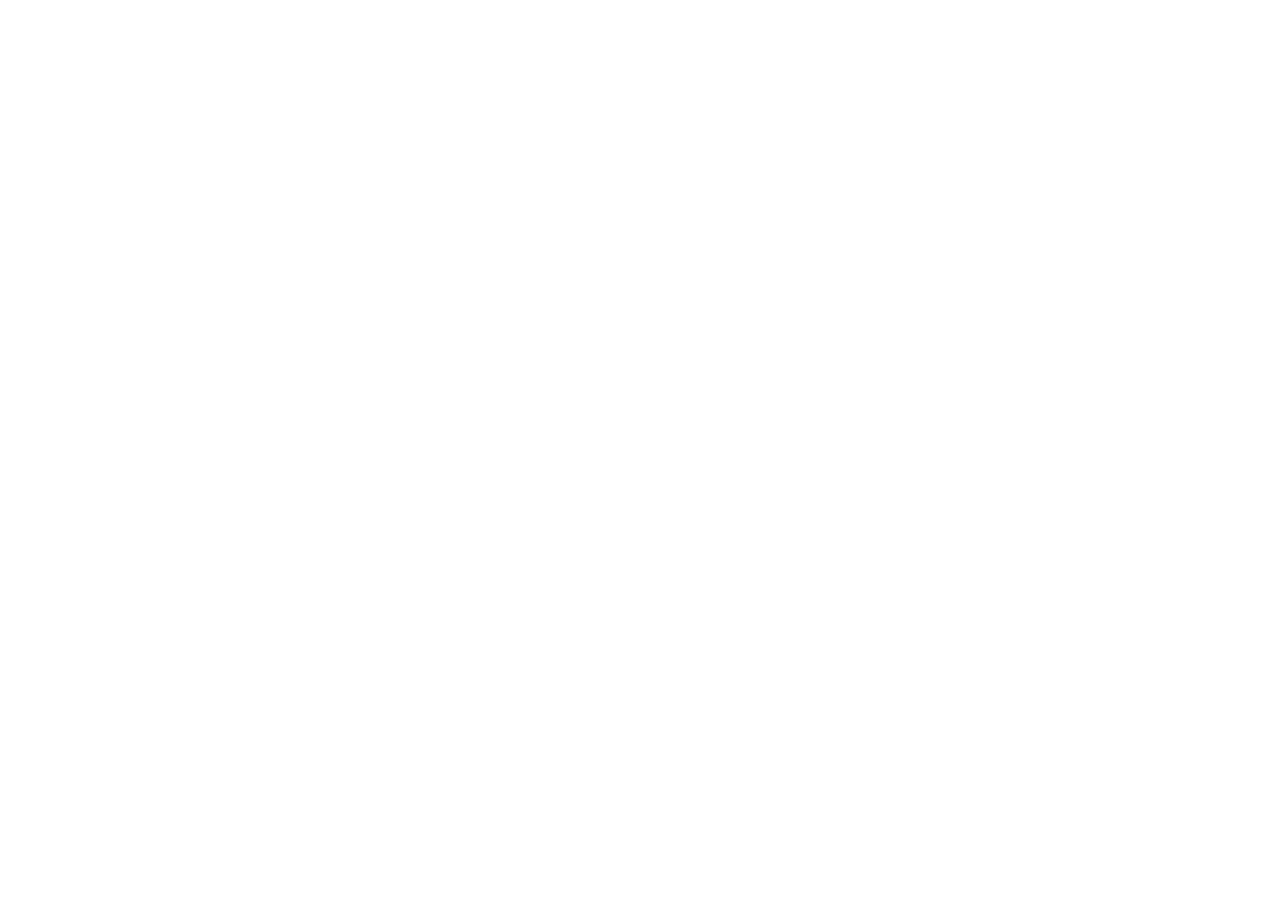
==== index.html @ ee0c2824 "add utils" ====
<!DOCTYPE html>
<html lang="ua">
  <head>
    <meta charset="UTF-8" />
    <meta http-equiv="X-UA-Compatible" content="IE=edge" />
    <meta name="viewport" content="width=device-width, initial-scale=1.0" />
    <link rel="preconnect" href="https://fonts.googleapis.com" />
    <link rel="preconnect" href="https://fonts.gstatic.com" crossorigin />
    <link
      href="https://fonts.googleapis.com/css2?family=Raleway:wght@700&family=Roboto:wght@400;500;700;900&display=swap"
      rel="stylesheet"
    />
    <link
      rel="stylesheet"
      href="node_modules/modern-normalize/modern-normalize.css"
    />
    <link rel="stylesheet" href="./css/styles.css" />
    <title>WebStudio</title>
  </head>
  <body></body>
</html>
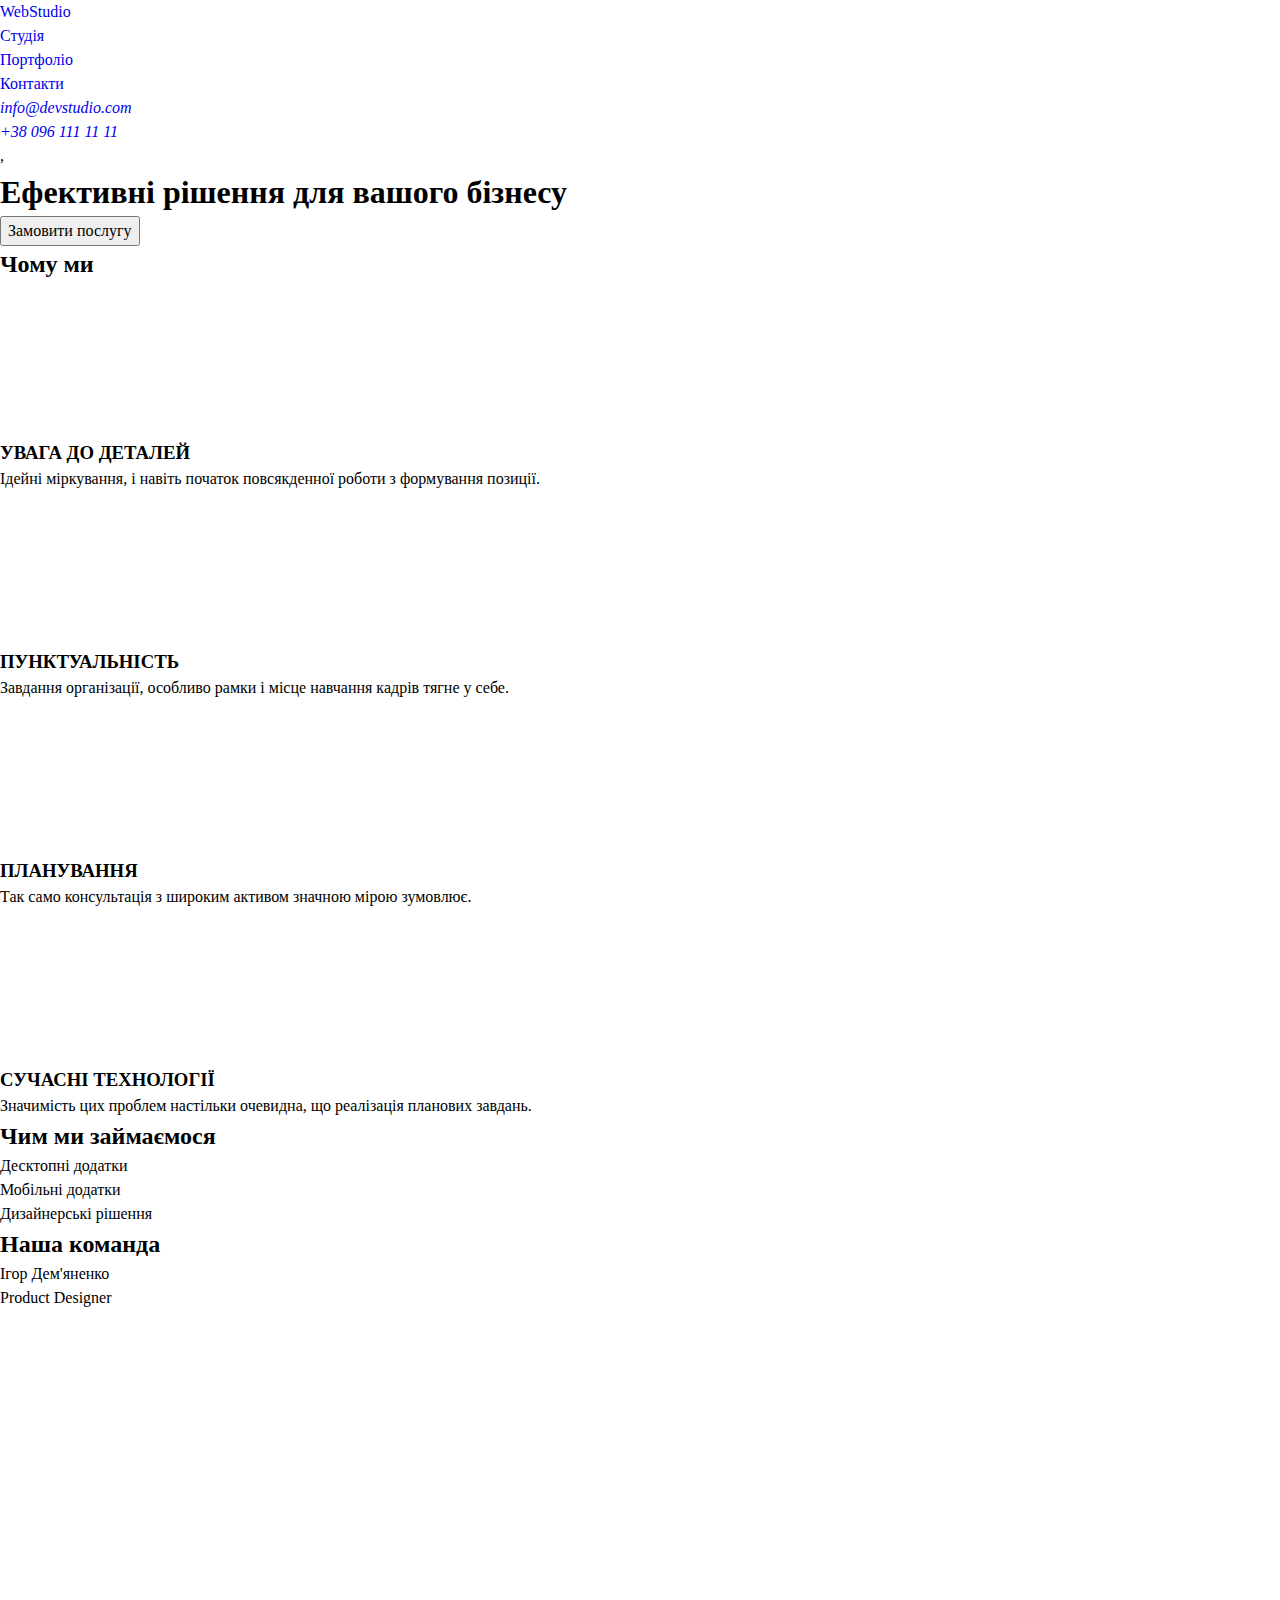
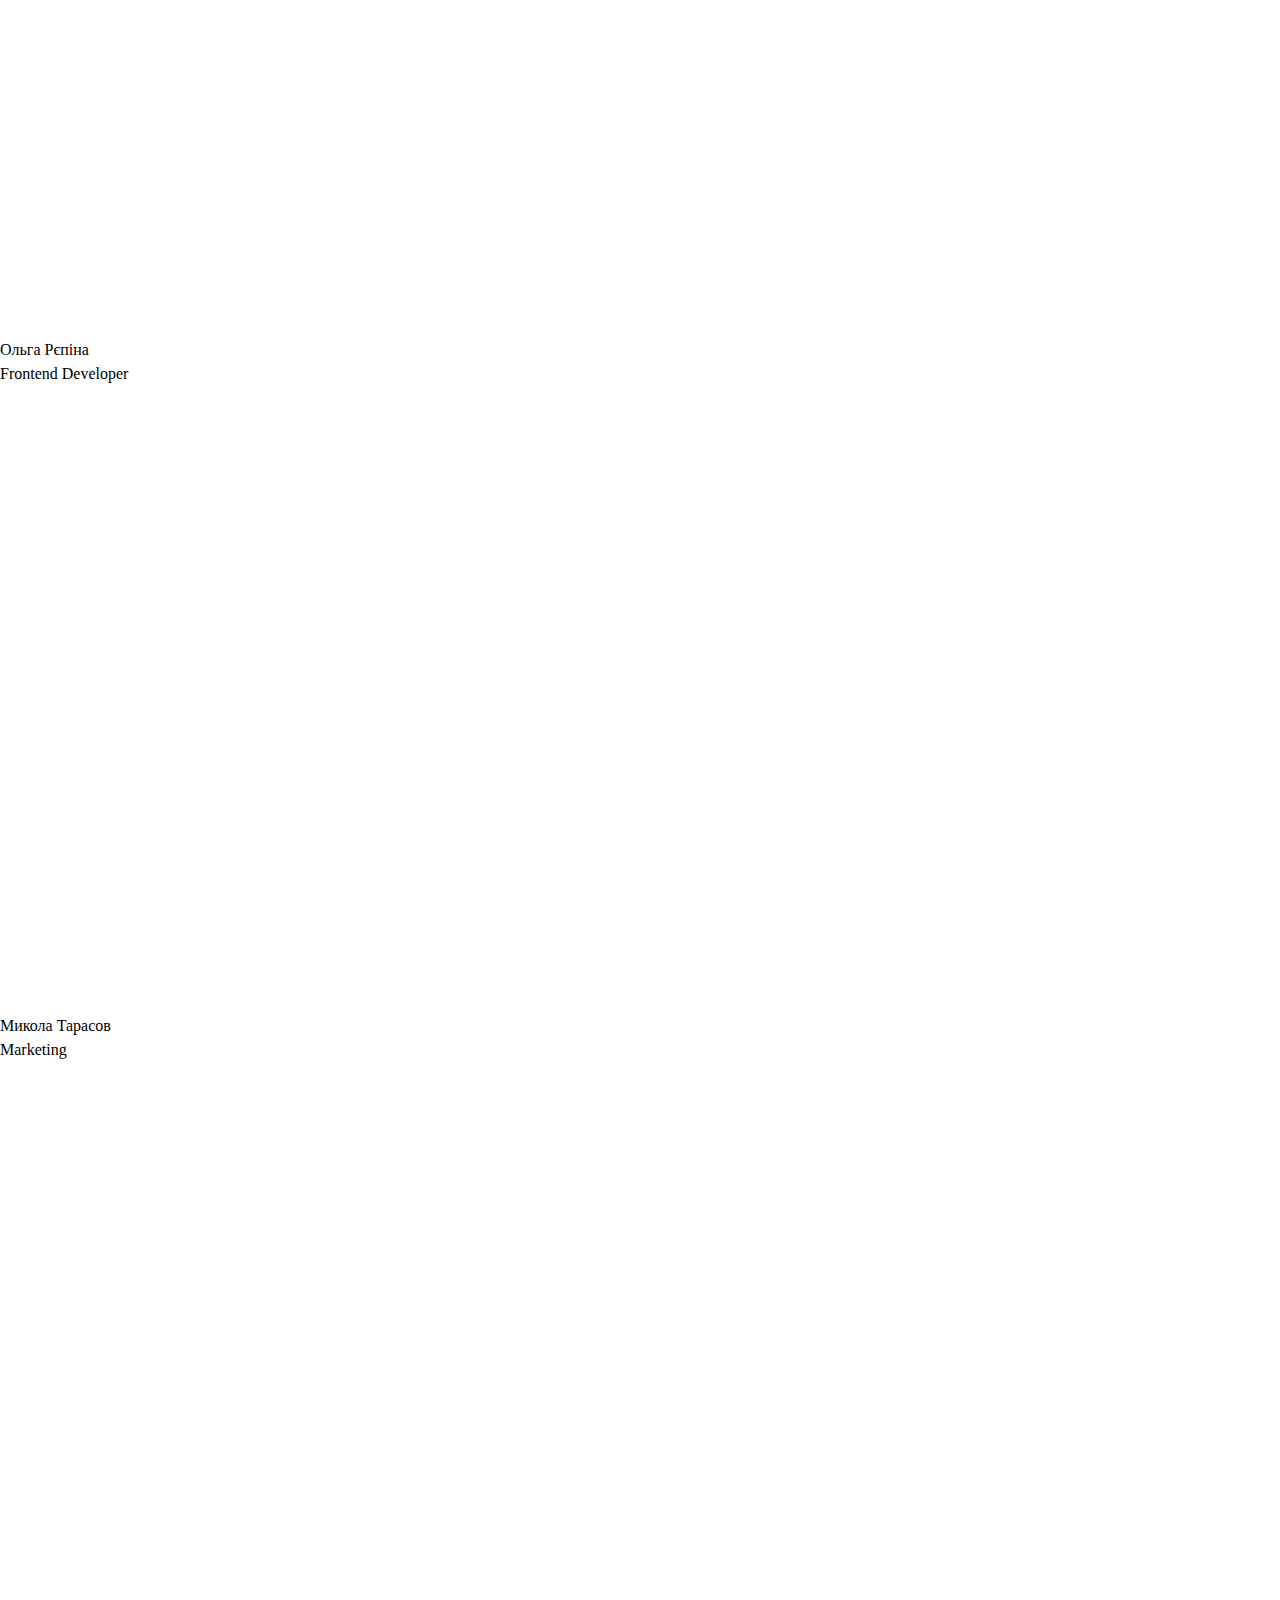
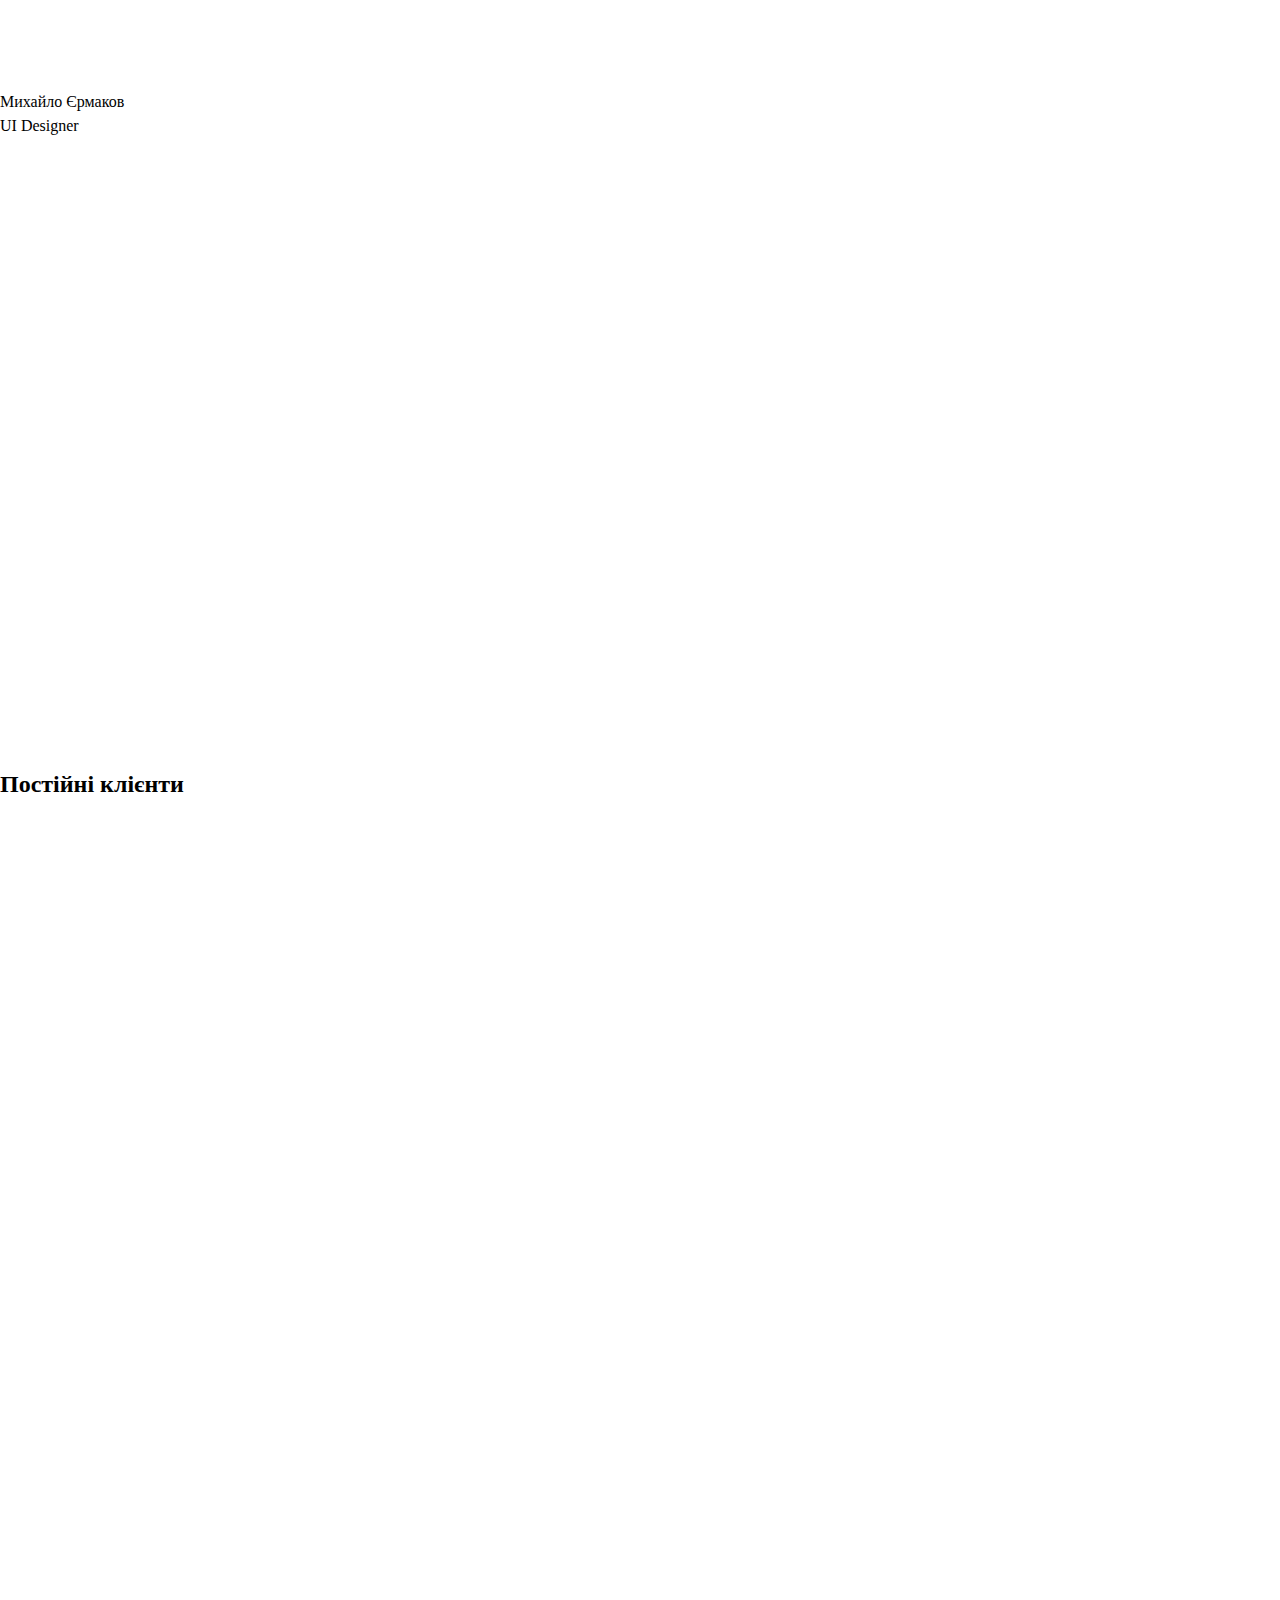
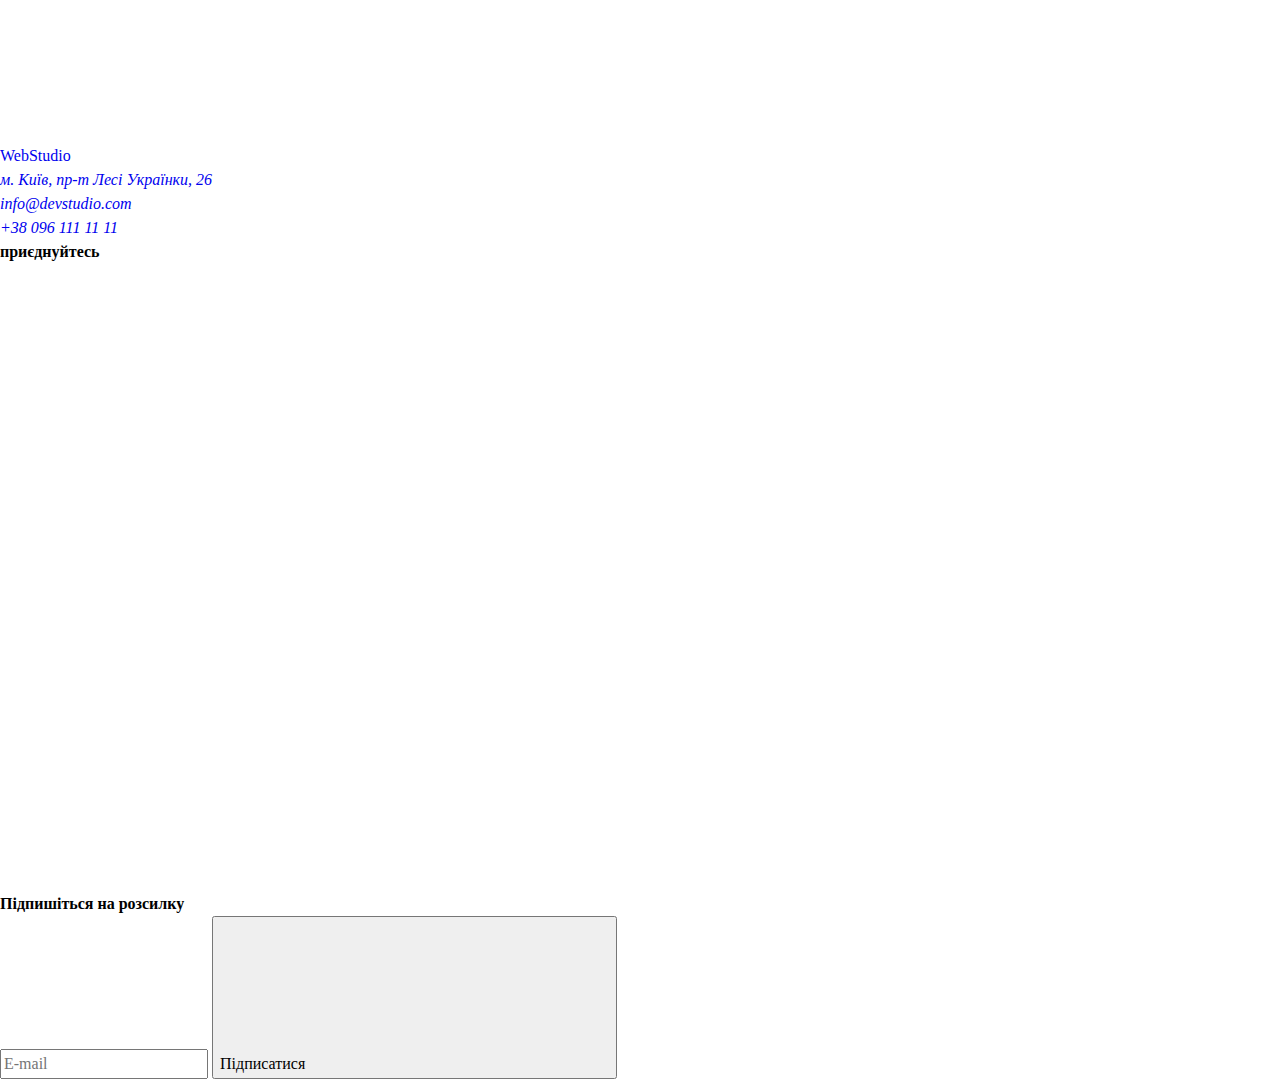
==== commit 9b6650e1: "add markup ti index.html" ====
--- a/index.html
+++ b/index.html
@@ -4,6 +4,7 @@
     <meta charset="UTF-8" />
     <meta http-equiv="X-UA-Compatible" content="IE=edge" />
     <meta name="viewport" content="width=device-width, initial-scale=1.0" />
+
     <link rel="preconnect" href="https://fonts.googleapis.com" />
     <link rel="preconnect" href="https://fonts.gstatic.com" crossorigin />
     <link
@@ -14,8 +15,410 @@
       rel="stylesheet"
       href="node_modules/modern-normalize/modern-normalize.css"
     />
-    <link rel="stylesheet" href="./css/styles.css" />
+    <link rel="stylesheet" href="./sass/style.css" />
+
     <title>WebStudio</title>
   </head>
-  <body></body>
+  <body>
+    <header class="header">
+      <div class="container">
+        <nav class="nav">
+          <a class="logo" href="./index.html"
+            ><span class="logo__item">Web</span>Studio</a
+          >
+          <ul class="nav__list">
+            <li class="nav__item current">
+              <a href="./index.html" class="nav__link current">Студія</a>
+            </li>
+            <li class="nav__item">
+              <a href="./portfolio.html" class="nav__link">Портфоліо</a>
+            </li>
+            <li class="nav__item">
+              <a href="#" class="nav__link">Контакти</a>
+            </li>
+          </ul>
+        </nav>
+        <address class="address">
+          <ul class="address__list">
+            <li class="address__item">
+              <a href="mailto:info@devstudio.com" class="address__link"
+                >info@devstudio.com</a
+              >
+            </li>
+            <li class="address__item">
+              <a href="tel:+38 096 111 11 11" class="address__link"
+                >+38 096 111 11 11</a
+              >
+            </li>
+          </ul>
+        </address>
+      </div>
+    </header>
+    ,
+    <main class="main">
+      <section class="section hero">
+        <div class="container">
+          <h1 class="title">Ефективні рішення для вашого бізнесу</h1>
+          <button class="button" type="button">Замовити послугу</button>
+        </div>
+      </section>
+      <section class="section summary">
+        <div class="container">
+          <h2 class="title summary__title">Чому ми</h2>
+          <ul class="summary__list">
+            <li class="summary__item">
+              <div class="summary__svg-wrapper">
+                <svg class="summary__svg">
+                  <use href=""></use>
+                </svg>
+              </div>
+              <h3 class="title">УВАГА ДО ДЕТАЛЕЙ</h3>
+              <p class="summary__item-text">
+                Ідейні міркування, і навіть початок повсякденної роботи з
+                формування позиції.
+              </p>
+            </li>
+            <li class="summary__item">
+              <div class="summary__svg-wrapper">
+                <svg class="summary__svg">
+                  <use href=""></use>
+                </svg>
+              </div>
+              <h3 class="title">ПУНКТУАЛЬНІСТЬ</h3>
+              <p class="summary__item-text">
+                Завдання організації, особливо рамки і місце навчання кадрів
+                тягне у себе.
+              </p>
+            </li>
+            <li class="summary__item">
+              <div class="summary__svg-wrapper">
+                <svg class="summary__svg">
+                  <use href=""></use>
+                </svg>
+              </div>
+              <h3 class="title">ПЛАНУВАННЯ</h3>
+              <p class="summary__item-text">
+                Так само консультація з широким активом значною мірою зумовлює.
+              </p>
+            </li>
+            <li class="summary__item">
+              <div class="summary__svg-wrapper">
+                <svg class="summary__svg">
+                  <use href=""></use>
+                </svg>
+              </div>
+              <h3 class="title">СУЧАСНІ ТЕХНОЛОГІЇ</h3>
+              <p class="summary__item-text">
+                Значимість цих проблем настільки очевидна, що реалізація
+                планових завдань.
+              </p>
+            </li>
+          </ul>
+        </div>
+      </section>
+
+      <section class="section works">
+        <div class="container">
+          <h2 class="title">Чим ми займаємося</h2>
+          <ul class="works__list">
+            <li class="works__item">
+              <img src="" alt="" class="works__img" />
+              <div class="works__img-wrapper">
+                <p class="works__img-text">Десктопні додатки</p>
+              </div>
+            </li>
+            <li class="works__item">
+              <img src="" alt="" class="works__img" />
+              <div class="works__img-wrapper">
+                <p class="works__img-text">Мобільні додатки</p>
+              </div>
+            </li>
+            <li class="works__item">
+              <img src="" alt="" class="works__img" />
+              <div class="works__img-wrapper">
+                <p class="works__img-text">Дизайнерські рішення</p>
+              </div>
+            </li>
+          </ul>
+        </div>
+      </section>
+
+      <section class="section team">
+        <div class="container">
+          <h2 class="title">Наша команда</h2>
+          <ul class="team__list">
+            <li class="team__item">
+              <img src="" alt="" class="team__img" />
+              <p class="team__name">Ігор Дем'яненко</p>
+              <p class="team__speciality">Product Designer</p>
+              <ul class="social-list">
+                <li class="social-list__item">
+                  <a href="" class="social-list__link">
+                    <svg class="social-list__svg">
+                      <use href=""></use>
+                    </svg>
+                  </a>
+                </li>
+                <li class="social-list__item">
+                  <a href="" class="social-list__link">
+                    <svg class="social-list__svg">
+                      <use href=""></use>
+                    </svg>
+                  </a>
+                </li>
+                <li class="social-list__item">
+                  <a href="" class="social-list__link">
+                    <svg class="social-list__svg">
+                      <use href=""></use>
+                    </svg>
+                  </a>
+                </li>
+                <li class="social-list__item">
+                  <a href="" class="social-list__link">
+                    <svg class="social-list__svg">
+                      <use href=""></use>
+                    </svg>
+                  </a>
+                </li>
+              </ul>
+            </li>
+            <li class="team__item">
+              <img src="" alt="" class="team__img" />
+              <p class="team__name">Ольга Рєпіна</p>
+              <p class="team__speciality">Frontend Developer</p>
+              <ul class="social-list">
+                <li class="social-list__item">
+                  <a href="" class="social-list__link">
+                    <svg class="social-list__svg">
+                      <use href=""></use>
+                    </svg>
+                  </a>
+                </li>
+                <li class="social-list__item">
+                  <a href="" class="social-list__link">
+                    <svg class="social-list__svg">
+                      <use href=""></use>
+                    </svg>
+                  </a>
+                </li>
+                <li class="social-list__item">
+                  <a href="" class="social-list__link">
+                    <svg class="social-list__svg">
+                      <use href=""></use>
+                    </svg>
+                  </a>
+                </li>
+                <li class="social-list__item">
+                  <a href="" class="social-list__link">
+                    <svg class="social-list__svg">
+                      <use href=""></use>
+                    </svg>
+                  </a>
+                </li>
+              </ul>
+            </li>
+            <li class="team__item">
+              <img src="" alt="" class="team__img" />
+              <p class="team__name">Микола Тарасов</p>
+              <p class="team__speciality">Marketing</p>
+              <ul class="social-list">
+                <li class="social-list__item">
+                  <a href="" class="social-list__link">
+                    <svg class="social-list__svg">
+                      <use href=""></use>
+                    </svg>
+                  </a>
+                </li>
+                <li class="social-list__item">
+                  <a href="" class="social-list__link">
+                    <svg class="social-list__svg">
+                      <use href=""></use>
+                    </svg>
+                  </a>
+                </li>
+                <li class="social-list__item">
+                  <a href="" class="social-list__link">
+                    <svg class="social-list__svg">
+                      <use href=""></use>
+                    </svg>
+                  </a>
+                </li>
+                <li class="social-list__item">
+                  <a href="" class="social-list__link">
+                    <svg class="social-list__svg">
+                      <use href=""></use>
+                    </svg>
+                  </a>
+                </li>
+              </ul>
+            </li>
+            <li class="team__item">
+              <img src="" alt="" class="team__img" />
+              <p class="team__name">Михайло Єрмаков</p>
+              <p class="team__speciality">UI Designer</p>
+              <ul class="social-list">
+                <li class="social-list__item">
+                  <a href="" class="social-list__link">
+                    <svg class="social-list__svg">
+                      <use href=""></use>
+                    </svg>
+                  </a>
+                </li>
+                <li class="social-list__item">
+                  <a href="" class="social-list__link">
+                    <svg class="social-list__svg">
+                      <use href=""></use>
+                    </svg>
+                  </a>
+                </li>
+                <li class="social-list__item">
+                  <a href="" class="social-list__link">
+                    <svg class="social-list__svg">
+                      <use href=""></use>
+                    </svg>
+                  </a>
+                </li>
+                <li class="social-list__item">
+                  <a href="" class="social-list__link">
+                    <svg class="social-list__svg">
+                      <use href=""></use>
+                    </svg>
+                  </a>
+                </li>
+              </ul>
+            </li>
+          </ul>
+        </div>
+      </section>
+
+      <section class="section clients">
+        <div class="container">
+          <h2 class="title">Постійні клієнти</h2>
+          <ul class="clients__list">
+            <li class="clients__item">
+              <div class="clients__svg-wrapper">
+                <svg class="clients__svg">
+                  <use href=""></use>
+                </svg>
+              </div>
+            </li>
+            <li class="clients__item">
+              <div class="clients__svg-wrapper">
+                <svg class="clients__svg">
+                  <use href=""></use>
+                </svg>
+              </div>
+            </li>
+            <li class="clients__item">
+              <div class="clients__svg-wrapper">
+                <svg class="clients__svg">
+                  <use href=""></use>
+                </svg>
+              </div>
+            </li>
+            <li class="clients__item">
+              <div class="clients__svg-wrapper">
+                <svg class="clients__svg">
+                  <use href=""></use>
+                </svg>
+              </div>
+            </li>
+            <li class="clients__item">
+              <div class="clients__svg-wrapper">
+                <svg class="clients__svg">
+                  <use href=""></use>
+                </svg>
+              </div>
+            </li>
+            <li class="clients__item">
+              <div class="clients__svg-wrapper">
+                <svg class="clients__svg">
+                  <use href=""></use>
+                </svg>
+              </div>
+            </li>
+          </ul>
+        </div>
+      </section>
+    </main>
+    <footer class="footer">
+      <div class="container">
+        <div class="footer-left">
+          <a class="logo" href="./index.html"
+            ><span class="logo__item">Web</span>Studio</a
+          >
+          <address class="address">
+            <ul class="address__list">
+              <li class="address__item">
+                <a
+                  href="https://goo.gl/maps/M6Vqjo2uomUaupPt7"
+                  class="address__link"
+                  rel="norefferer noopener"
+                  target="_blank"
+                  >м. Київ, пр-т Лесі Українки, 26</a
+                >
+              </li>
+              <li class="address__item">
+                <a href="mailto:info@devstudio.com" class="address__link"
+                  >info@devstudio.com</a
+                >
+              </li>
+              <li class="address__item">
+                <a href="tel:+38 096 111 11 11" class="address__link"
+                  >+38 096 111 11 11</a
+                >
+              </li>
+            </ul>
+          </address>
+        </div>
+        <div class="footer-center">
+          <strong class="title">приєднуйтесь</strong>
+          <ul class="social-list">
+            <li class="social-list__item">
+              <a href="" class="social-list__link">
+                <svg class="social-list__svg">
+                  <use href=""></use>
+                </svg>
+              </a>
+            </li>
+            <li class="social-list__item">
+              <a href="" class="social-list__link">
+                <svg class="social-list__svg">
+                  <use href=""></use>
+                </svg>
+              </a>
+            </li>
+            <li class="social-list__item">
+              <a href="" class="social-list__link">
+                <svg class="social-list__svg">
+                  <use href=""></use>
+                </svg>
+              </a>
+            </li>
+            <li class="social-list__item">
+              <a href="" class="social-list__link">
+                <svg class="social-list__svg">
+                  <use href=""></use>
+                </svg>
+              </a>
+            </li>
+          </ul>
+        </div>
+        <div class="footer-right">
+          <strong class="title">Підпишіться на розсилку</strong>
+          <form action="" class="form footer__form">
+            <label for="" class="form__label">
+              <input type="text" class="form__input" placeholder="E-mail" />
+            </label>
+            <button class="button" type="submit">
+              Підписатися
+              <svg class="button__svg">
+                <use href=""></use>
+              </svg>
+            </button>
+          </form>
+        </div>
+      </div>
+    </footer>
+  </body>
 </html>
--- a/sass/style.css
+++ b/sass/style.css
@@ -0,0 +1,140 @@
+@charset "UTF-8";
+/* Указываем box sizing */
+*,
+*::before,
+*::after {
+  box-sizing: border-box;
+}
+
+/* Убираем внутренние отступы */
+ul,
+ol {
+  padding: 0;
+}
+
+/* Убираем внешние отступы */
+body,
+h1,
+h2,
+h3,
+h4,
+p,
+ul,
+ol,
+li,
+figure,
+figcaption {
+  margin: 0;
+}
+
+/* Выставляем основные настройки по-умолчанию для body */
+body {
+  min-height: 100vh;
+  scroll-behavior: smooth;
+  text-rendering: optimizeSpeed;
+  line-height: 1.5;
+}
+
+/* Удаляем стандартную стилизацию для всех ul и il, у которых есть атрибут class*/
+ul,
+ol {
+  list-style: none;
+}
+
+/* Элементы a, у которых нет класса, сбрасываем до дефолтных стилей */
+a {
+  -webkit-text-decoration-skip: ink;
+          text-decoration-skip-ink: auto;
+  text-decoration: none;
+}
+
+/* Упрощаем работу с изображениями */
+img {
+  max-width: 100%;
+  display: block;
+}
+
+/* Наследуем шрифты для инпутов и кнопок */
+input,
+button,
+textarea,
+select {
+  font: inherit;
+}
+
+input::-webkit-outer-spin-button,
+input::-webkit-inner-spin-button {
+  appearance: none;
+  -webkit-appearance: none;
+  margin: 0;
+}
+
+/* Указываем box sizing */
+*,
+*::before,
+*::after {
+  box-sizing: border-box;
+}
+
+/* Убираем внутренние отступы */
+ul,
+ol {
+  padding: 0;
+}
+
+/* Убираем внешние отступы */
+body,
+h1,
+h2,
+h3,
+h4,
+p,
+ul,
+ol,
+li,
+figure,
+figcaption {
+  margin: 0;
+}
+
+/* Выставляем основные настройки по-умолчанию для body */
+body {
+  min-height: 100vh;
+  scroll-behavior: smooth;
+  text-rendering: optimizeSpeed;
+  line-height: 1.5;
+}
+
+/* Удаляем стандартную стилизацию для всех ul и il, у которых есть атрибут class*/
+ul,
+ol {
+  list-style: none;
+}
+
+/* Элементы a, у которых нет класса, сбрасываем до дефолтных стилей */
+a {
+  -webkit-text-decoration-skip: ink;
+          text-decoration-skip-ink: auto;
+  text-decoration: none;
+}
+
+/* Упрощаем работу с изображениями */
+img {
+  max-width: 100%;
+  display: block;
+}
+
+/* Наследуем шрифты для инпутов и кнопок */
+input,
+button,
+textarea,
+select {
+  font: inherit;
+}
+
+input::-webkit-outer-spin-button,
+input::-webkit-inner-spin-button {
+  appearance: none;
+  -webkit-appearance: none;
+  margin: 0;
+}/*# sourceMappingURL=style.css.map */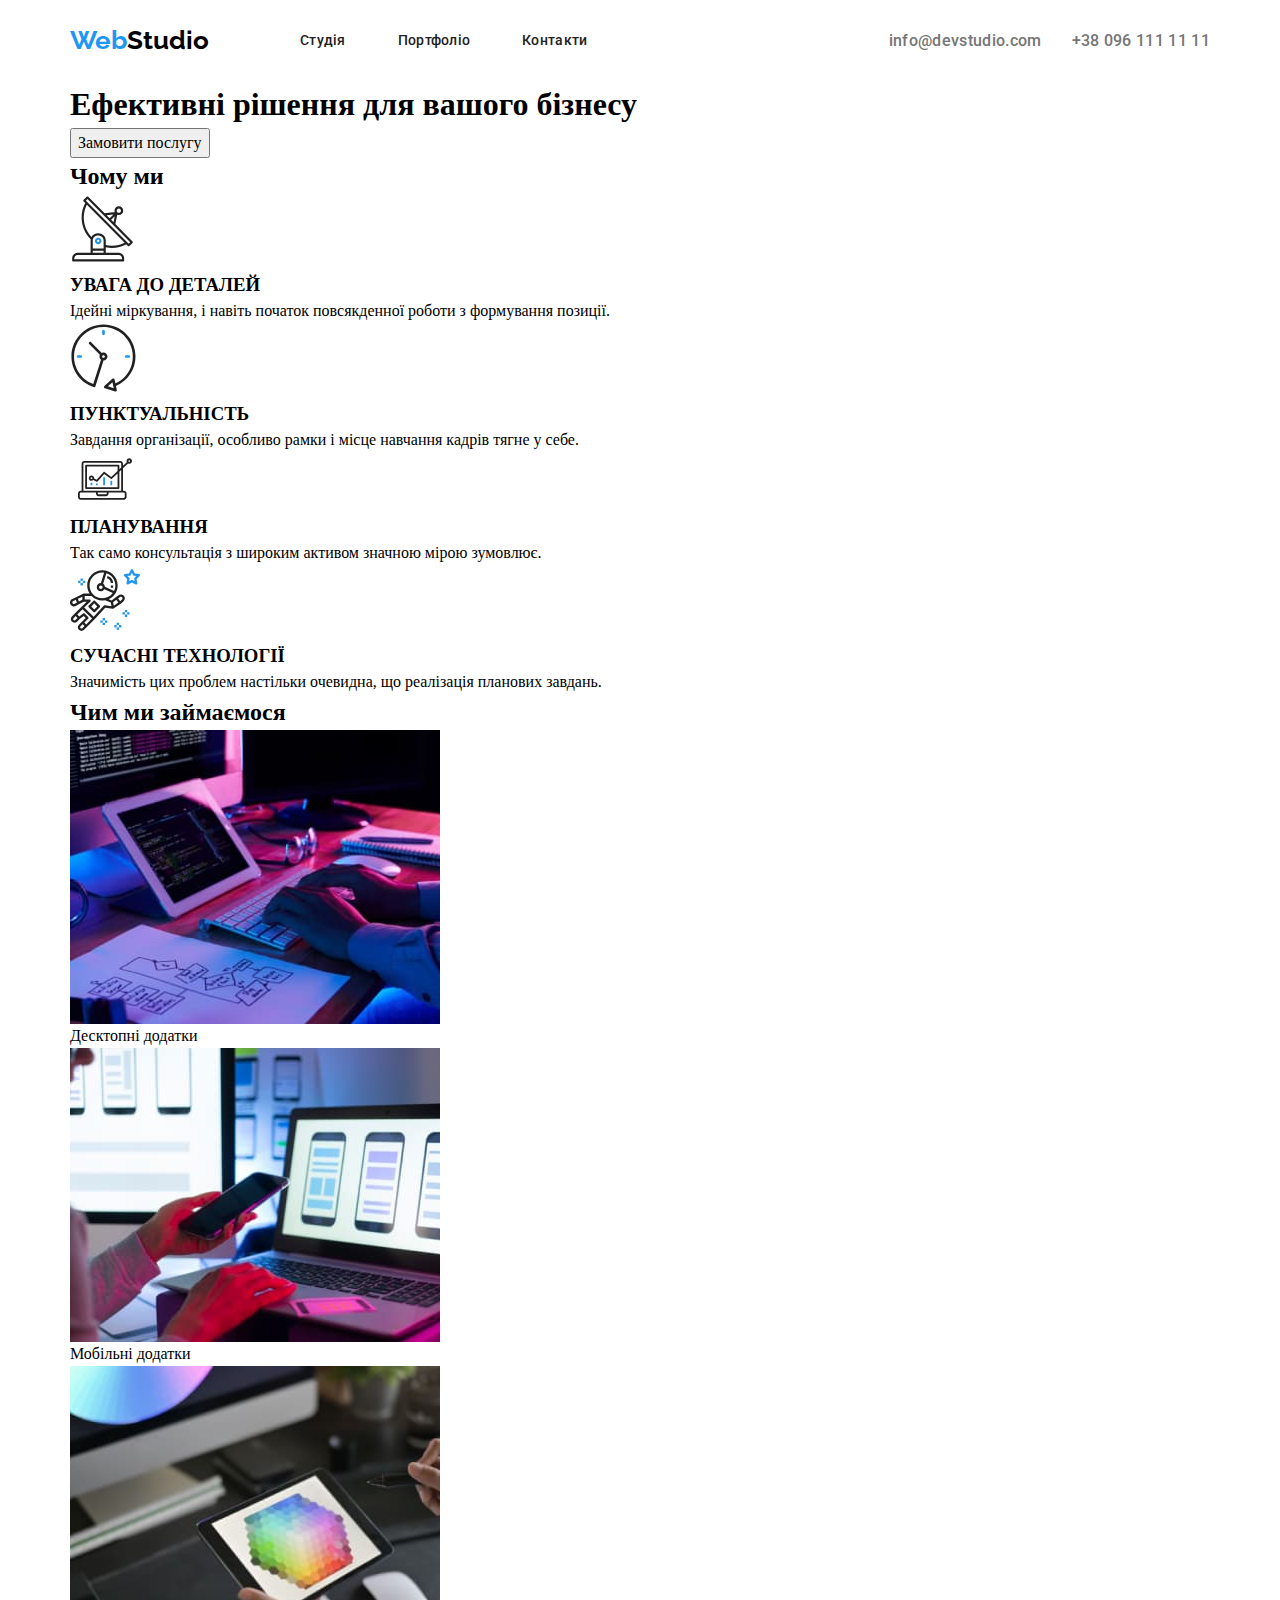
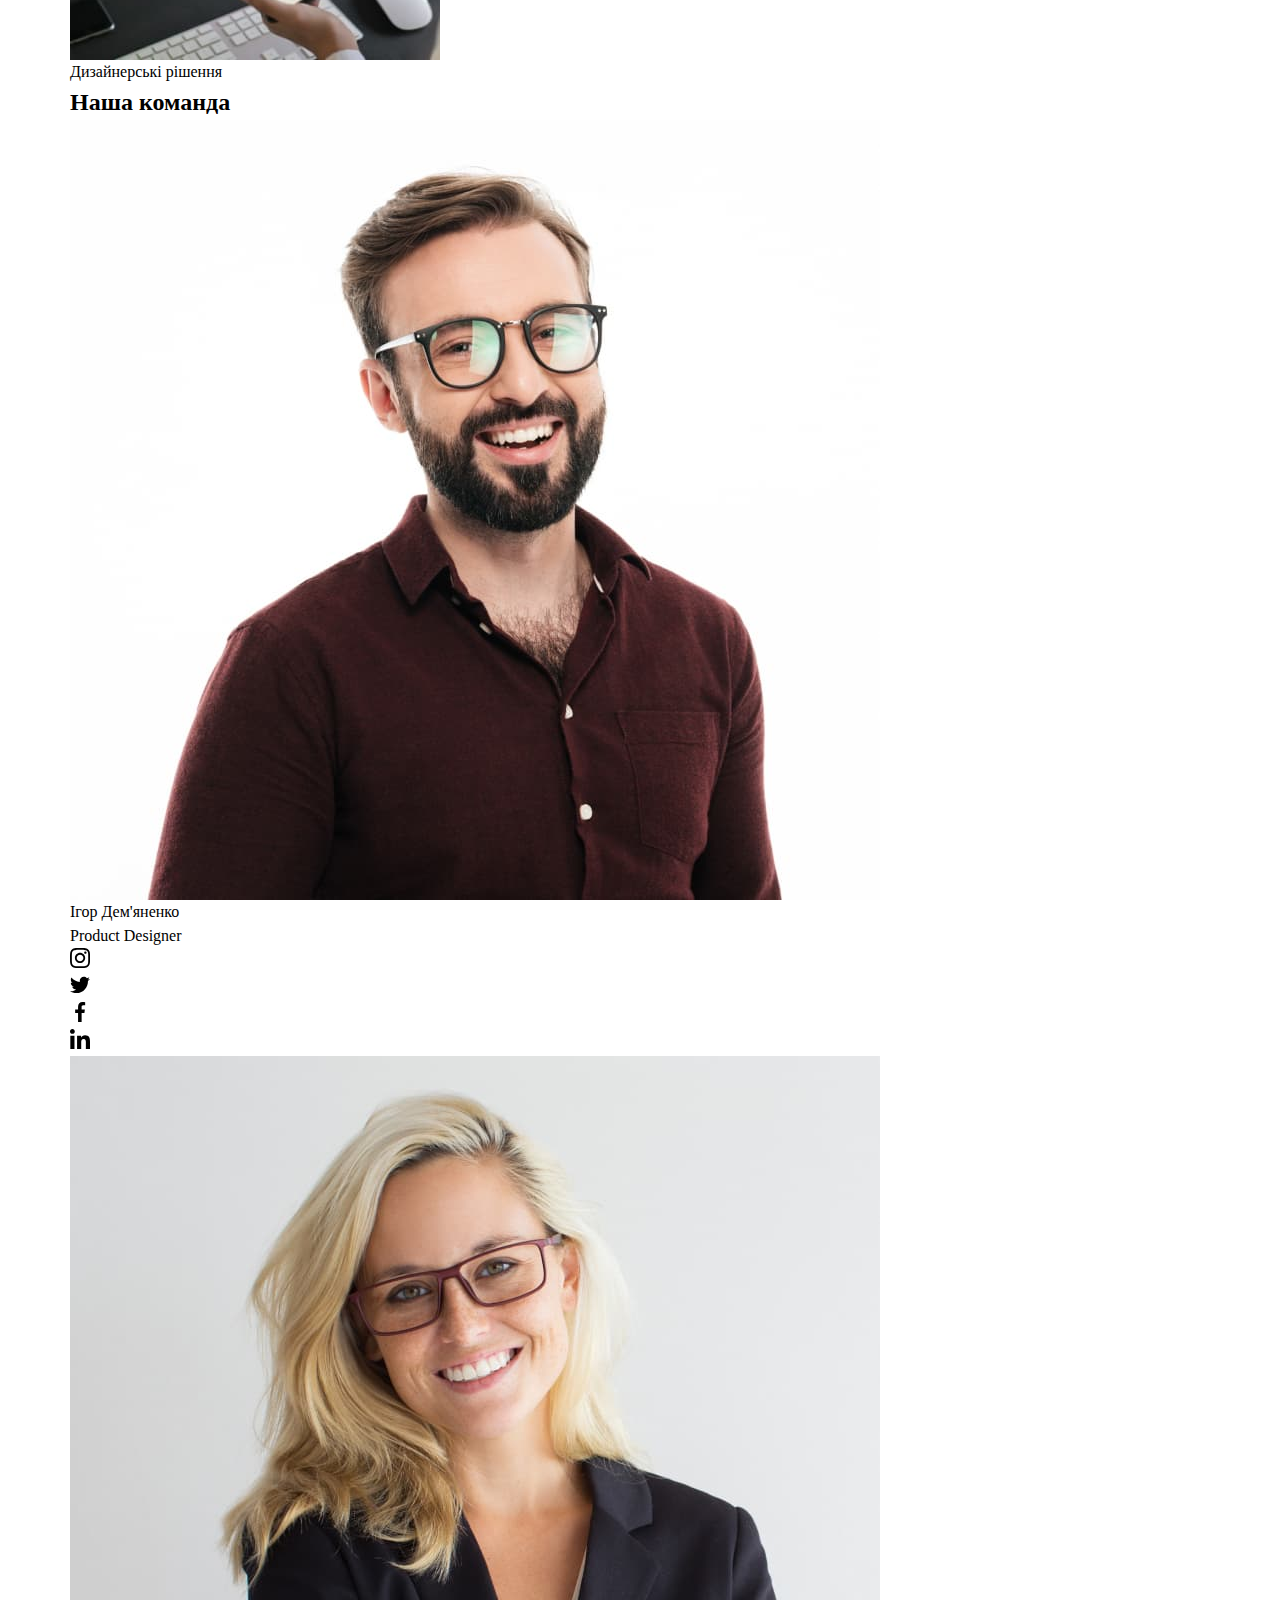
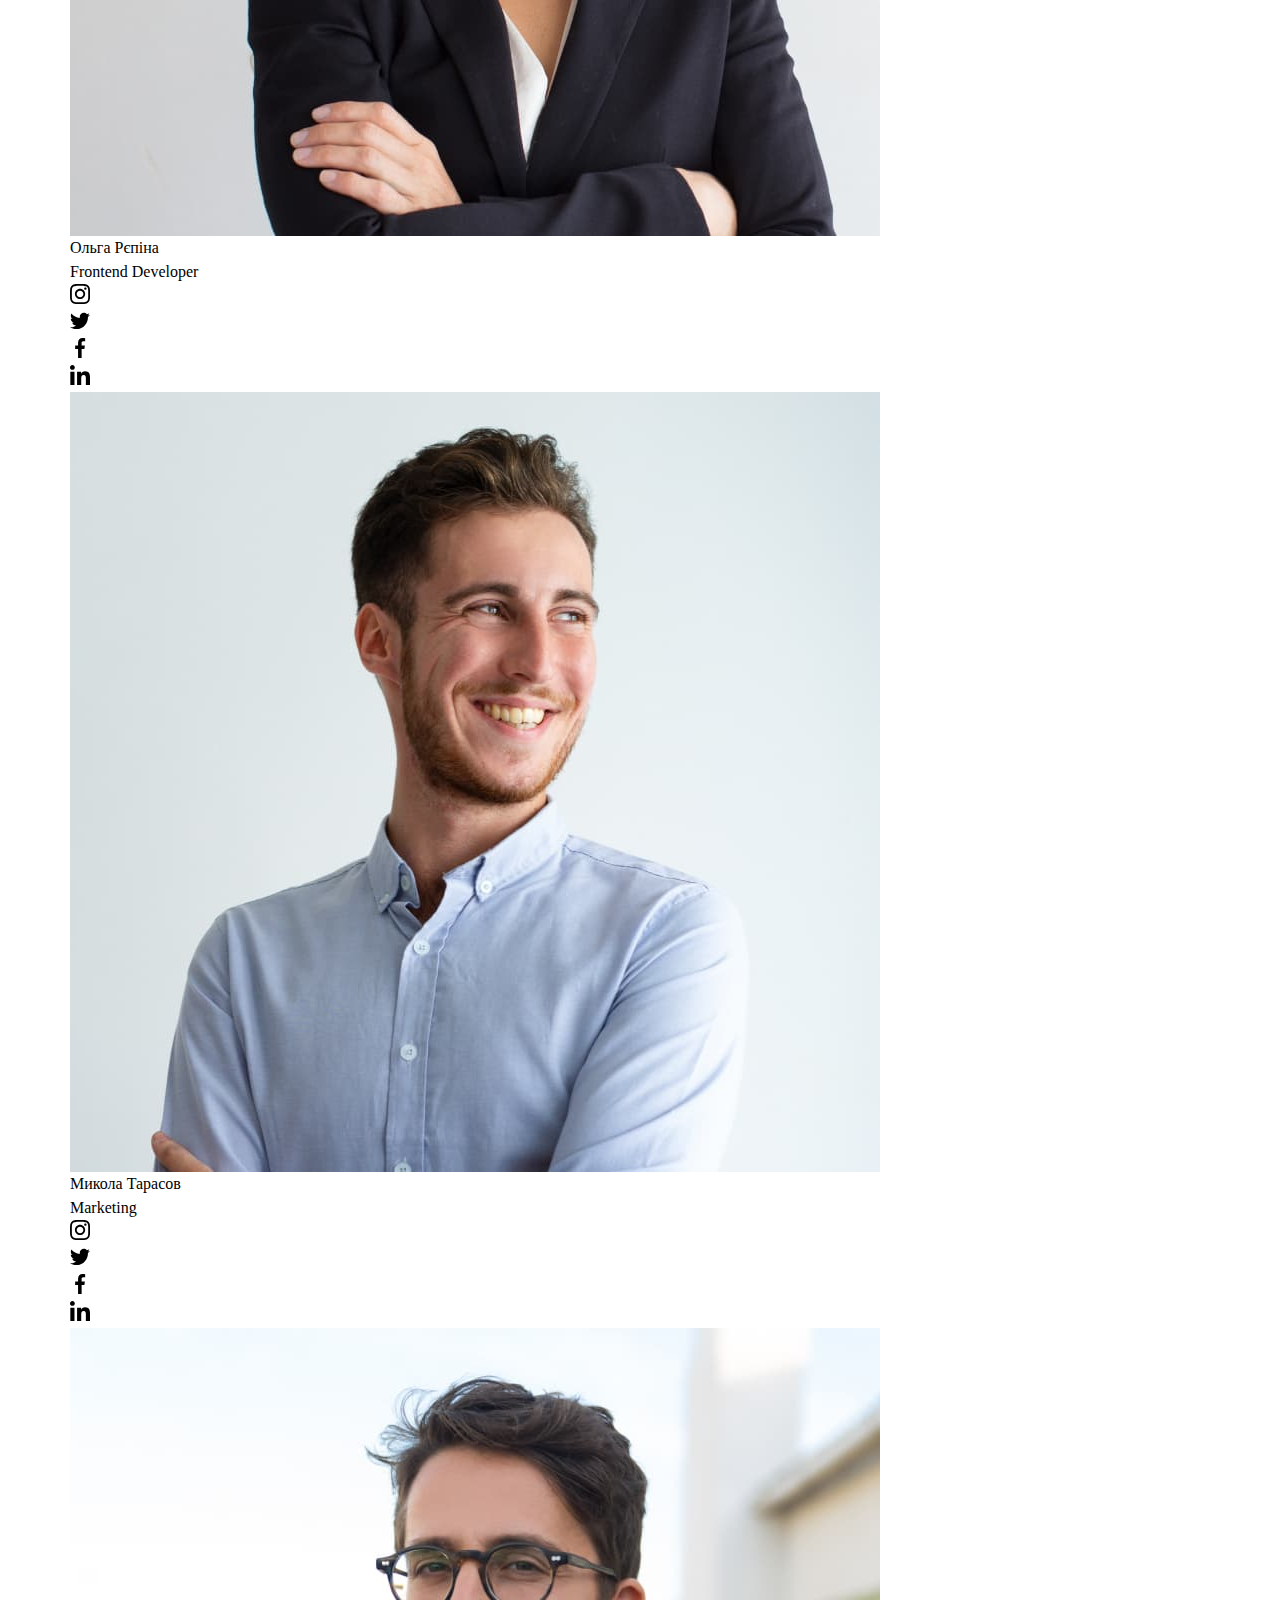
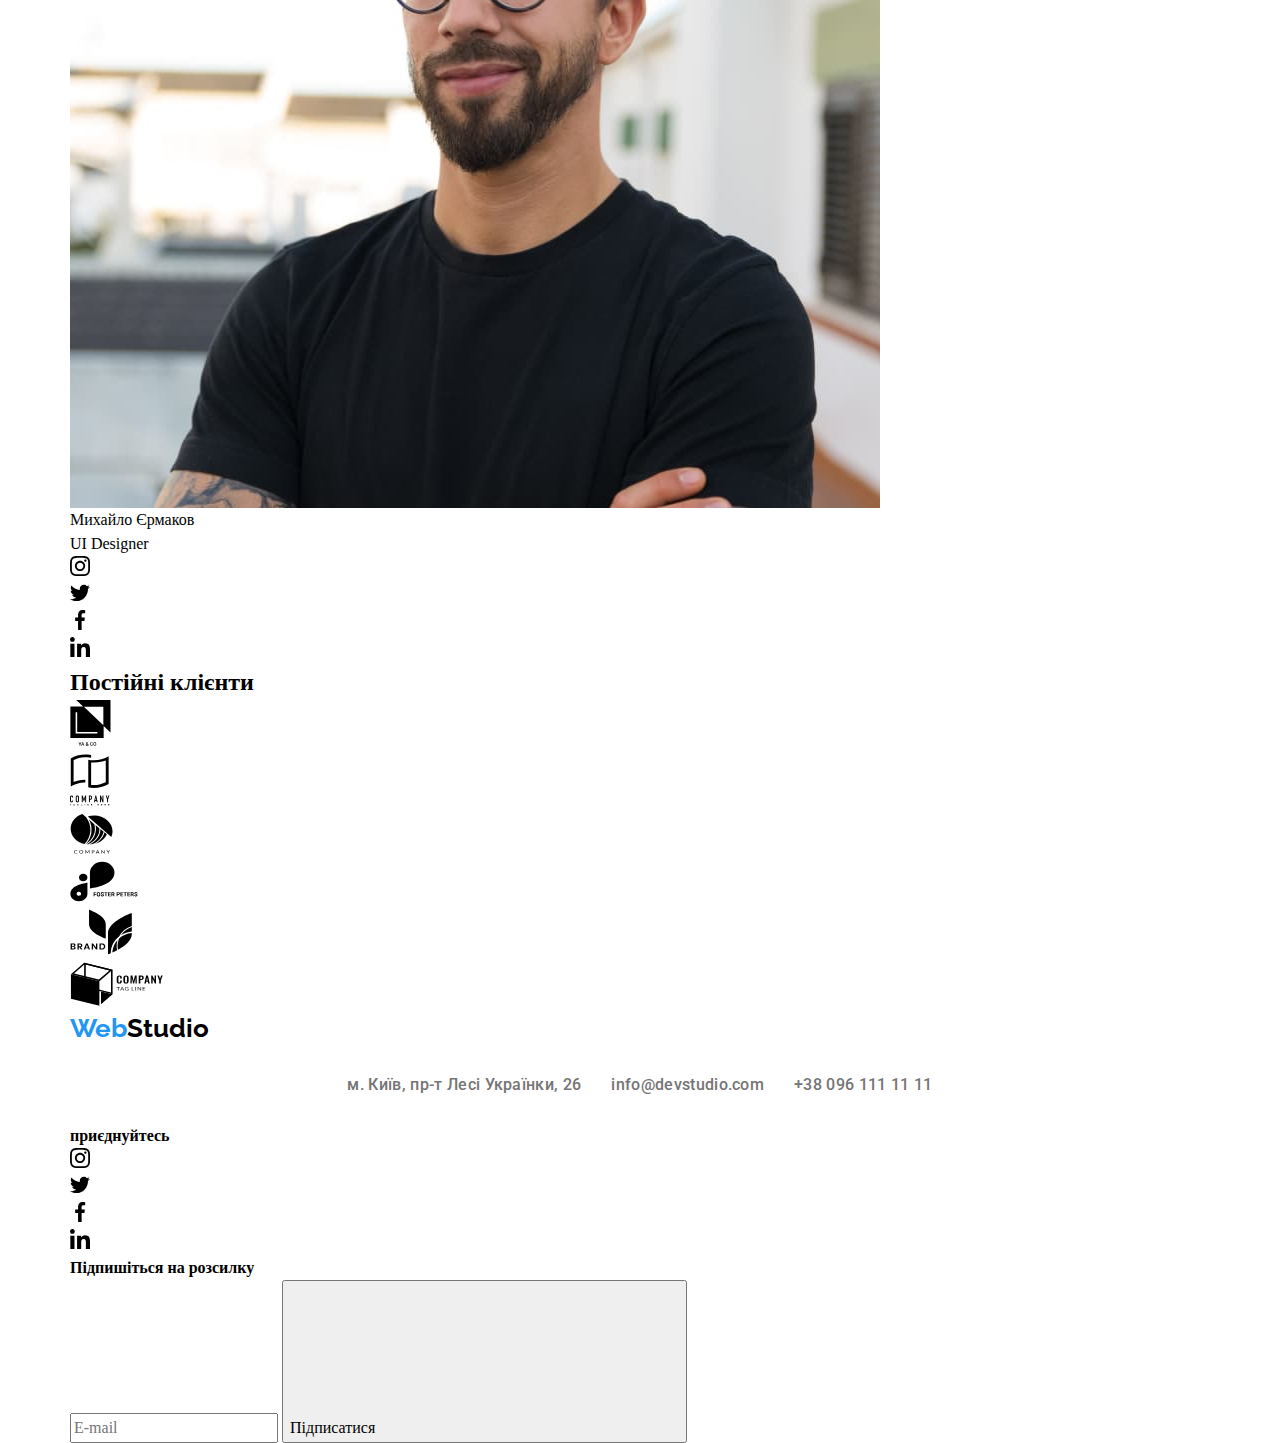
==== commit 97b88590: "do portfolio markup and header styles" ====
--- a/index.html
+++ b/index.html
@@ -21,13 +21,13 @@
   </head>
   <body>
     <header class="header">
-      <div class="container">
-        <nav class="nav">
-          <a class="logo" href="./index.html"
+      <div class="container header__container">
+        <nav class="nav header__nav">
+          <a class="logo header__logo" href="./index.html"
             ><span class="logo__item">Web</span>Studio</a
           >
           <ul class="nav__list">
-            <li class="nav__item current">
+            <li class="nav__item">
               <a href="./index.html" class="nav__link current">Студія</a>
             </li>
             <li class="nav__item">
@@ -54,7 +54,6 @@
         </address>
       </div>
     </header>
-    ,
     <main class="main">
       <section class="section hero">
         <div class="container">
@@ -68,8 +67,8 @@
           <ul class="summary__list">
             <li class="summary__item">
               <div class="summary__svg-wrapper">
-                <svg class="summary__svg">
-                  <use href=""></use>
+                <svg class="summary__svg" width="65" height="70">
+                  <use href="./images/svg/sprite.svg#icon-antenna"></use>
                 </svg>
               </div>
               <h3 class="title">УВАГА ДО ДЕТАЛЕЙ</h3>
@@ -80,8 +79,8 @@
             </li>
             <li class="summary__item">
               <div class="summary__svg-wrapper">
-                <svg class="summary__svg">
-                  <use href=""></use>
+                <svg class="summary__svg" width="67" height="70">
+                  <use href="./images/svg/sprite.svg#icon-clock"></use>
                 </svg>
               </div>
               <h3 class="title">ПУНКТУАЛЬНІСТЬ</h3>
@@ -92,8 +91,8 @@
             </li>
             <li class="summary__item">
               <div class="summary__svg-wrapper">
-                <svg class="summary__svg">
-                  <use href=""></use>
+                <svg class="summary__svg" width="70" height="54">
+                  <use href="./images/svg/sprite.svg#icon-diagram"></use>
                 </svg>
               </div>
               <h3 class="title">ПЛАНУВАННЯ</h3>
@@ -103,8 +102,8 @@
             </li>
             <li class="summary__item">
               <div class="summary__svg-wrapper">
-                <svg class="summary__svg">
-                  <use href=""></use>
+                <svg class="summary__svg" width="70" height="70">
+                  <use href="./images/svg/sprite.svg#icon-astronaut"></use>
                 </svg>
               </div>
               <h3 class="title">СУЧАСНІ ТЕХНОЛОГІЇ</h3>
@@ -122,19 +121,31 @@
           <h2 class="title">Чим ми займаємося</h2>
           <ul class="works__list">
             <li class="works__item">
-              <img src="" alt="" class="works__img" />
+              <img
+                class="works__img"
+                src="./images/gallery-1.jpg"
+                alt="Разработчик пишет код"
+              />
               <div class="works__img-wrapper">
                 <p class="works__img-text">Десктопні додатки</p>
               </div>
             </li>
             <li class="works__item">
-              <img src="" alt="" class="works__img" />
+              <img
+                class="works__img"
+                src="./images/gallery-2.jpg"
+                alt="Дизайнер проверяет макет"
+              />
               <div class="works__img-wrapper">
                 <p class="works__img-text">Мобільні додатки</p>
               </div>
             </li>
             <li class="works__item">
-              <img src="" alt="" class="works__img" />
+              <img
+                class="works__img"
+                src="./images/gallery-3.jpg"
+                alt="Дизайнер смотрит цветовую палитру"
+              />
               <div class="works__img-wrapper">
                 <p class="works__img-text">Дизайнерські рішення</p>
               </div>
@@ -148,140 +159,236 @@
           <h2 class="title">Наша команда</h2>
           <ul class="team__list">
             <li class="team__item">
-              <img src="" alt="" class="team__img" />
+              <img
+                class="team__img"
+                src="./images/worker-1.jpg"
+                alt="Фотография сотрудника"
+              />
               <p class="team__name">Ігор Дем'яненко</p>
               <p class="team__speciality">Product Designer</p>
               <ul class="social-list">
-                <li class="social-list__item">
-                  <a href="" class="social-list__link">
-                    <svg class="social-list__svg">
-                      <use href=""></use>
-                    </svg>
-                  </a>
-                </li>
-                <li class="social-list__item">
-                  <a href="" class="social-list__link">
-                    <svg class="social-list__svg">
-                      <use href=""></use>
-                    </svg>
-                  </a>
-                </li>
-                <li class="social-list__item">
-                  <a href="" class="social-list__link">
-                    <svg class="social-list__svg">
-                      <use href=""></use>
-                    </svg>
-                  </a>
-                </li>
-                <li class="social-list__item">
-                  <a href="" class="social-list__link">
-                    <svg class="social-list__svg">
-                      <use href=""></use>
+                <li class="social__item">
+                  <a
+                    href="https://www.instagram.com/"
+                    class="social__link"
+                    target="_blank"
+                    rel="norefferer noopener"
+                  >
+                    <svg class="social__svg" width="20" height="20">
+                      <use href="./images/svg/sprite.svg#icon-instagram"></use>
+                    </svg>
+                  </a>
+                </li>
+                <li class="social__item">
+                  <a
+                    href="https://twitter.com/"
+                    class="social__link"
+                    target="_blank"
+                    rel="norefferer noopener"
+                  >
+                    <svg class="social__svg" width="20" height="20">
+                      <use href="./images/svg/sprite.svg#icon-twitter"></use>
+                    </svg>
+                  </a>
+                </li>
+                <li class="social__item">
+                  <a
+                    href="https://www.facebook.com/"
+                    class="social__link"
+                    target="_blank"
+                    rel="norefferer noopener"
+                  >
+                    <svg class="social__svg" width="20" height="20">
+                      <use href="./images/svg/sprite.svg#icon-facebook"></use>
+                    </svg>
+                  </a>
+                </li>
+                <li class="social__item">
+                  <a
+                    href="https://www.linkedin.com/"
+                    class="social__link"
+                    target="_blank"
+                    rel="norefferer noopener"
+                  >
+                    <svg class="social__svg" width="20" height="20">
+                      <use href="./images/svg/sprite.svg#icon-linkedin"></use>
                     </svg>
                   </a>
                 </li>
               </ul>
             </li>
             <li class="team__item">
-              <img src="" alt="" class="team__img" />
+              <img
+                class="team__img"
+                src="./images/worker-2.jpg"
+                alt="Фотография сотрудника"
+              />
               <p class="team__name">Ольга Рєпіна</p>
               <p class="team__speciality">Frontend Developer</p>
               <ul class="social-list">
-                <li class="social-list__item">
-                  <a href="" class="social-list__link">
-                    <svg class="social-list__svg">
-                      <use href=""></use>
-                    </svg>
-                  </a>
-                </li>
-                <li class="social-list__item">
-                  <a href="" class="social-list__link">
-                    <svg class="social-list__svg">
-                      <use href=""></use>
-                    </svg>
-                  </a>
-                </li>
-                <li class="social-list__item">
-                  <a href="" class="social-list__link">
-                    <svg class="social-list__svg">
-                      <use href=""></use>
-                    </svg>
-                  </a>
-                </li>
-                <li class="social-list__item">
-                  <a href="" class="social-list__link">
-                    <svg class="social-list__svg">
-                      <use href=""></use>
+                <li class="social__item">
+                  <a
+                    href="https://www.instagram.com/"
+                    class="social__link"
+                    target="_blank"
+                    rel="norefferer noopener"
+                  >
+                    <svg class="social__svg" width="20" height="20">
+                      <use href="./images/svg/sprite.svg#icon-instagram"></use>
+                    </svg>
+                  </a>
+                </li>
+                <li class="social__item">
+                  <a
+                    href="https://twitter.com/"
+                    class="social__link"
+                    target="_blank"
+                    rel="norefferer noopener"
+                  >
+                    <svg class="social__svg" width="20" height="20">
+                      <use href="./images/svg/sprite.svg#icon-twitter"></use>
+                    </svg>
+                  </a>
+                </li>
+                <li class="social__item">
+                  <a
+                    href="https://www.facebook.com/"
+                    class="social__link"
+                    target="_blank"
+                    rel="norefferer noopener"
+                  >
+                    <svg class="social__svg" width="20" height="20">
+                      <use href="./images/svg/sprite.svg#icon-facebook"></use>
+                    </svg>
+                  </a>
+                </li>
+                <li class="social__item">
+                  <a
+                    href="https://www.linkedin.com/"
+                    class="social__link"
+                    target="_blank"
+                    rel="norefferer noopener"
+                  >
+                    <svg class="social__svg" width="20" height="20">
+                      <use href="./images/svg/sprite.svg#icon-linkedin"></use>
                     </svg>
                   </a>
                 </li>
               </ul>
             </li>
             <li class="team__item">
-              <img src="" alt="" class="team__img" />
+              <img
+                class="team__img"
+                src="./images/worker-3.jpg"
+                alt="Фотография сотрудника"
+              />
               <p class="team__name">Микола Тарасов</p>
               <p class="team__speciality">Marketing</p>
               <ul class="social-list">
-                <li class="social-list__item">
-                  <a href="" class="social-list__link">
-                    <svg class="social-list__svg">
-                      <use href=""></use>
-                    </svg>
-                  </a>
-                </li>
-                <li class="social-list__item">
-                  <a href="" class="social-list__link">
-                    <svg class="social-list__svg">
-                      <use href=""></use>
-                    </svg>
-                  </a>
-                </li>
-                <li class="social-list__item">
-                  <a href="" class="social-list__link">
-                    <svg class="social-list__svg">
-                      <use href=""></use>
-                    </svg>
-                  </a>
-                </li>
-                <li class="social-list__item">
-                  <a href="" class="social-list__link">
-                    <svg class="social-list__svg">
-                      <use href=""></use>
+                <li class="social__item">
+                  <a
+                    href="https://www.instagram.com/"
+                    class="social__link"
+                    target="_blank"
+                    rel="norefferer noopener"
+                  >
+                    <svg class="social__svg" width="20" height="20">
+                      <use href="./images/svg/sprite.svg#icon-instagram"></use>
+                    </svg>
+                  </a>
+                </li>
+                <li class="social__item">
+                  <a
+                    href="https://twitter.com/"
+                    class="social__link"
+                    target="_blank"
+                    rel="norefferer noopener"
+                  >
+                    <svg class="social__svg" width="20" height="20">
+                      <use href="./images/svg/sprite.svg#icon-twitter"></use>
+                    </svg>
+                  </a>
+                </li>
+                <li class="social__item">
+                  <a
+                    href="https://www.facebook.com/"
+                    class="social__link"
+                    target="_blank"
+                    rel="norefferer noopener"
+                  >
+                    <svg class="social__svg" width="20" height="20">
+                      <use href="./images/svg/sprite.svg#icon-facebook"></use>
+                    </svg>
+                  </a>
+                </li>
+                <li class="social__item">
+                  <a
+                    href="https://www.linkedin.com/"
+                    class="social__link"
+                    target="_blank"
+                    rel="norefferer noopener"
+                  >
+                    <svg class="social__svg" width="20" height="20">
+                      <use href="./images/svg/sprite.svg#icon-linkedin"></use>
                     </svg>
                   </a>
                 </li>
               </ul>
             </li>
             <li class="team__item">
-              <img src="" alt="" class="team__img" />
+              <img
+                class="team__img"
+                src="./images/worker-4.jpg"
+                alt="Фотография сотрудника"
+              />
               <p class="team__name">Михайло Єрмаков</p>
               <p class="team__speciality">UI Designer</p>
               <ul class="social-list">
-                <li class="social-list__item">
-                  <a href="" class="social-list__link">
-                    <svg class="social-list__svg">
-                      <use href=""></use>
-                    </svg>
-                  </a>
-                </li>
-                <li class="social-list__item">
-                  <a href="" class="social-list__link">
-                    <svg class="social-list__svg">
-                      <use href=""></use>
-                    </svg>
-                  </a>
-                </li>
-                <li class="social-list__item">
-                  <a href="" class="social-list__link">
-                    <svg class="social-list__svg">
-                      <use href=""></use>
-                    </svg>
-                  </a>
-                </li>
-                <li class="social-list__item">
-                  <a href="" class="social-list__link">
-                    <svg class="social-list__svg">
-                      <use href=""></use>
+                <li class="social__item">
+                  <a
+                    href="https://www.instagram.com/"
+                    class="social__link"
+                    target="_blank"
+                    rel="norefferer noopener"
+                  >
+                    <svg class="social__svg" width="20" height="20">
+                      <use href="./images/svg/sprite.svg#icon-instagram"></use>
+                    </svg>
+                  </a>
+                </li>
+                <li class="social__item">
+                  <a
+                    href="https://twitter.com/"
+                    class="social__link"
+                    target="_blank"
+                    rel="norefferer noopener"
+                  >
+                    <svg class="social__svg" width="20" height="20">
+                      <use href="./images/svg/sprite.svg#icon-twitter"></use>
+                    </svg>
+                  </a>
+                </li>
+                <li class="social__item">
+                  <a
+                    href="https://www.facebook.com/"
+                    class="social__link"
+                    target="_blank"
+                    rel="norefferer noopener"
+                  >
+                    <svg class="social__svg" width="20" height="20">
+                      <use href="./images/svg/sprite.svg#icon-facebook"></use>
+                    </svg>
+                  </a>
+                </li>
+                <li class="social__item">
+                  <a
+                    href="https://www.linkedin.com/"
+                    class="social__link"
+                    target="_blank"
+                    rel="norefferer noopener"
+                  >
+                    <svg class="social__svg" width="20" height="20">
+                      <use href="./images/svg/sprite.svg#icon-linkedin"></use>
                     </svg>
                   </a>
                 </li>
@@ -296,46 +403,50 @@
           <h2 class="title">Постійні клієнти</h2>
           <ul class="clients__list">
             <li class="clients__item">
-              <div class="clients__svg-wrapper">
-                <svg class="clients__svg">
-                  <use href=""></use>
-                </svg>
-              </div>
+              <a href="" class="clients__link">
+                <svg class="clients__svg" width="41" height="47">
+                  <use
+                    href="./images/svg/sprite.svg#icon-comp-logo-1"
+                    width="41"
+                    height="46"
+                  ></use>
+                </svg>
+              </a>
             </li>
             <li class="clients__item">
-              <div class="clients__svg-wrapper">
-                <svg class="clients__svg">
-                  <use href=""></use>
-                </svg>
-              </div>
+              <a href="" class="clients__link">
+                <svg class="clients__svg" width="40" height="52">
+                  <use href="./images/svg/sprite.svg#icon-comp-logo-2"></use>
+                </svg>
+              </a>
             </li>
             <li class="clients__item">
-              <div class="clients__svg-wrapper">
-                <svg class="clients__svg">
-                  <use href=""></use>
-                </svg>
-              </div>
+              <a href="" class="clients__link">
+                <svg class="clients__svg" width="43" height="41">
+                  <use href="./images/svg/sprite.svg#icon-comp-logo-3"></use>
+                </svg>
+              </a>
             </li>
             <li class="clients__item">
-              <div class="clients__svg-wrapper">
-                <svg class="clients__svg">
-                  <use href=""></use>
-                </svg>
-              </div>
+              <a href="" class="clients__link">
+                <svg class="clients__svg" width="84" height="41">
+                  <use href="./images/svg/sprite.svg#icon-comp-logo-4"></use>
+                </svg>
+              </a>
             </li>
             <li class="clients__item">
-              <div class="clients__svg-wrapper">
-                <svg class="clients__svg">
-                  <use href=""></use>
-                </svg>
-              </div>
+              <a href="" class="clients__link">
+                <svg class="clients__svg" width="63" height="46">
+                  <use href="./images/svg/sprite.svg#icon-comp-logo-5"></use>
+                </svg>
+              </a>
             </li>
             <li class="clients__item">
-              <div class="clients__svg-wrapper">
-                <svg class="clients__svg">
-                  <use href=""></use>
-                </svg>
-              </div>
+              <a href="" class="clients__link">
+                <svg class="clients__svg" width="94" height="44">
+                  <use href="./images/svg/sprite.svg#icon-comp-logo-6"></use>
+                </svg>
+              </a>
             </li>
           </ul>
         </div>
@@ -374,31 +485,51 @@
         <div class="footer-center">
           <strong class="title">приєднуйтесь</strong>
           <ul class="social-list">
-            <li class="social-list__item">
-              <a href="" class="social-list__link">
-                <svg class="social-list__svg">
-                  <use href=""></use>
-                </svg>
-              </a>
-            </li>
-            <li class="social-list__item">
-              <a href="" class="social-list__link">
-                <svg class="social-list__svg">
-                  <use href=""></use>
-                </svg>
-              </a>
-            </li>
-            <li class="social-list__item">
-              <a href="" class="social-list__link">
-                <svg class="social-list__svg">
-                  <use href=""></use>
-                </svg>
-              </a>
-            </li>
-            <li class="social-list__item">
-              <a href="" class="social-list__link">
-                <svg class="social-list__svg">
-                  <use href=""></use>
+            <li class="social__item">
+              <a
+                href="https://www.instagram.com/"
+                class="social__link"
+                target="_blank"
+                rel="norefferer noopener"
+              >
+                <svg class="social__svg" width="20" height="20">
+                  <use href="./images/svg/sprite.svg#icon-instagram"></use>
+                </svg>
+              </a>
+            </li>
+            <li class="social__item">
+              <a
+                href="https://twitter.com/"
+                class="social__link"
+                target="_blank"
+                rel="norefferer noopener"
+              >
+                <svg class="social__svg" width="20" height="20">
+                  <use href="./images/svg/sprite.svg#icon-twitter"></use>
+                </svg>
+              </a>
+            </li>
+            <li class="social__item">
+              <a
+                href="https://www.facebook.com/"
+                class="social__link"
+                target="_blank"
+                rel="norefferer noopener"
+              >
+                <svg class="social__svg" width="20" height="20">
+                  <use href="./images/svg/sprite.svg#icon-facebook"></use>
+                </svg>
+              </a>
+            </li>
+            <li class="social__item">
+              <a
+                href="https://www.linkedin.com/"
+                class="social__link"
+                target="_blank"
+                rel="norefferer noopener"
+              >
+                <svg class="social__svg" width="20" height="20">
+                  <use href="./images/svg/sprite.svg#icon-linkedin"></use>
                 </svg>
               </a>
             </li>
--- a/sass/style.css
+++ b/sass/style.css
@@ -46,6 +46,7 @@
   -webkit-text-decoration-skip: ink;
           text-decoration-skip-ink: auto;
   text-decoration: none;
+  color: currentColor;
 }
 
 /* Упрощаем работу с изображениями */
@@ -67,6 +68,19 @@
   appearance: none;
   -webkit-appearance: none;
   margin: 0;
+}
+
+.address__list, .nav__list, .nav {
+  display: flex;
+  align-items: center;
+  justify-content: center;
+}
+
+.container {
+  width: 1170px;
+  padding: 0px 15px;
+  margin-right: auto;
+  margin-left: auto;
 }
 
 /* Указываем box sizing */
@@ -116,6 +130,7 @@
   -webkit-text-decoration-skip: ink;
           text-decoration-skip-ink: auto;
   text-decoration: none;
+  color: currentColor;
 }
 
 /* Упрощаем работу с изображениями */
@@ -137,4 +152,76 @@
   appearance: none;
   -webkit-appearance: none;
   margin: 0;
+}
+
+.header__container {
+  display: flex;
+  align-items: center;
+  justify-content: space-between;
+}
+
+.logo {
+  font-family: "Raleway", sens-serif;
+  font-style: 3em;
+  font-weight: 700;
+  font-size: 26px;
+  line-height: 1.1923076923;
+  letter-spacing: 0;
+  text-transform: none;
+}
+
+.logo__item {
+  color: rgb(33, 150, 243);
+}
+
+.header__logo {
+  margin-right: 91px;
+}
+
+.nav__item {
+  font-family: "Roboto", sans-serif;
+  font-style: normal;
+  font-weight: 500;
+  font-size: 14px;
+  line-height: 1.1428571429;
+  letter-spacing: 0.02em;
+  text-transform: none;
+  color: rgb(33, 33, 33);
+}
+.nav__item:not(:last-child) {
+  margin-right: 52px;
+}
+
+.nav__item .nav__link {
+  display: block;
+  min-height: 80px;
+  padding-top: 32px;
+  transition: color 250ms cubic-bezier(0.4, 0, 0.2, 1);
+}
+.nav__item .nav__link:hover, .nav__item .nav__link:focus {
+  color: rgb(33, 150, 243);
+}
+
+.address__item {
+  font-family: "Roboto", sans-serif;
+  font-style: normal;
+  font-weight: 500;
+  font-size: 14;
+  line-height: 1.1428571429;
+  letter-spacing: 0.02em;
+  text-transform: none;
+  color: rgb(117, 117, 117);
+}
+.address__item:not(:last-child) {
+  margin-right: 30px;
+}
+
+.address__link {
+  display: block;
+  min-height: 80px;
+  padding-top: 32px;
+  transition: color 250ms cubic-bezier(0.4, 0, 0.2, 1);
+}
+.address__link:hover, .address__link:focus {
+  color: rgb(33, 150, 243);
 }/*# sourceMappingURL=style.css.map */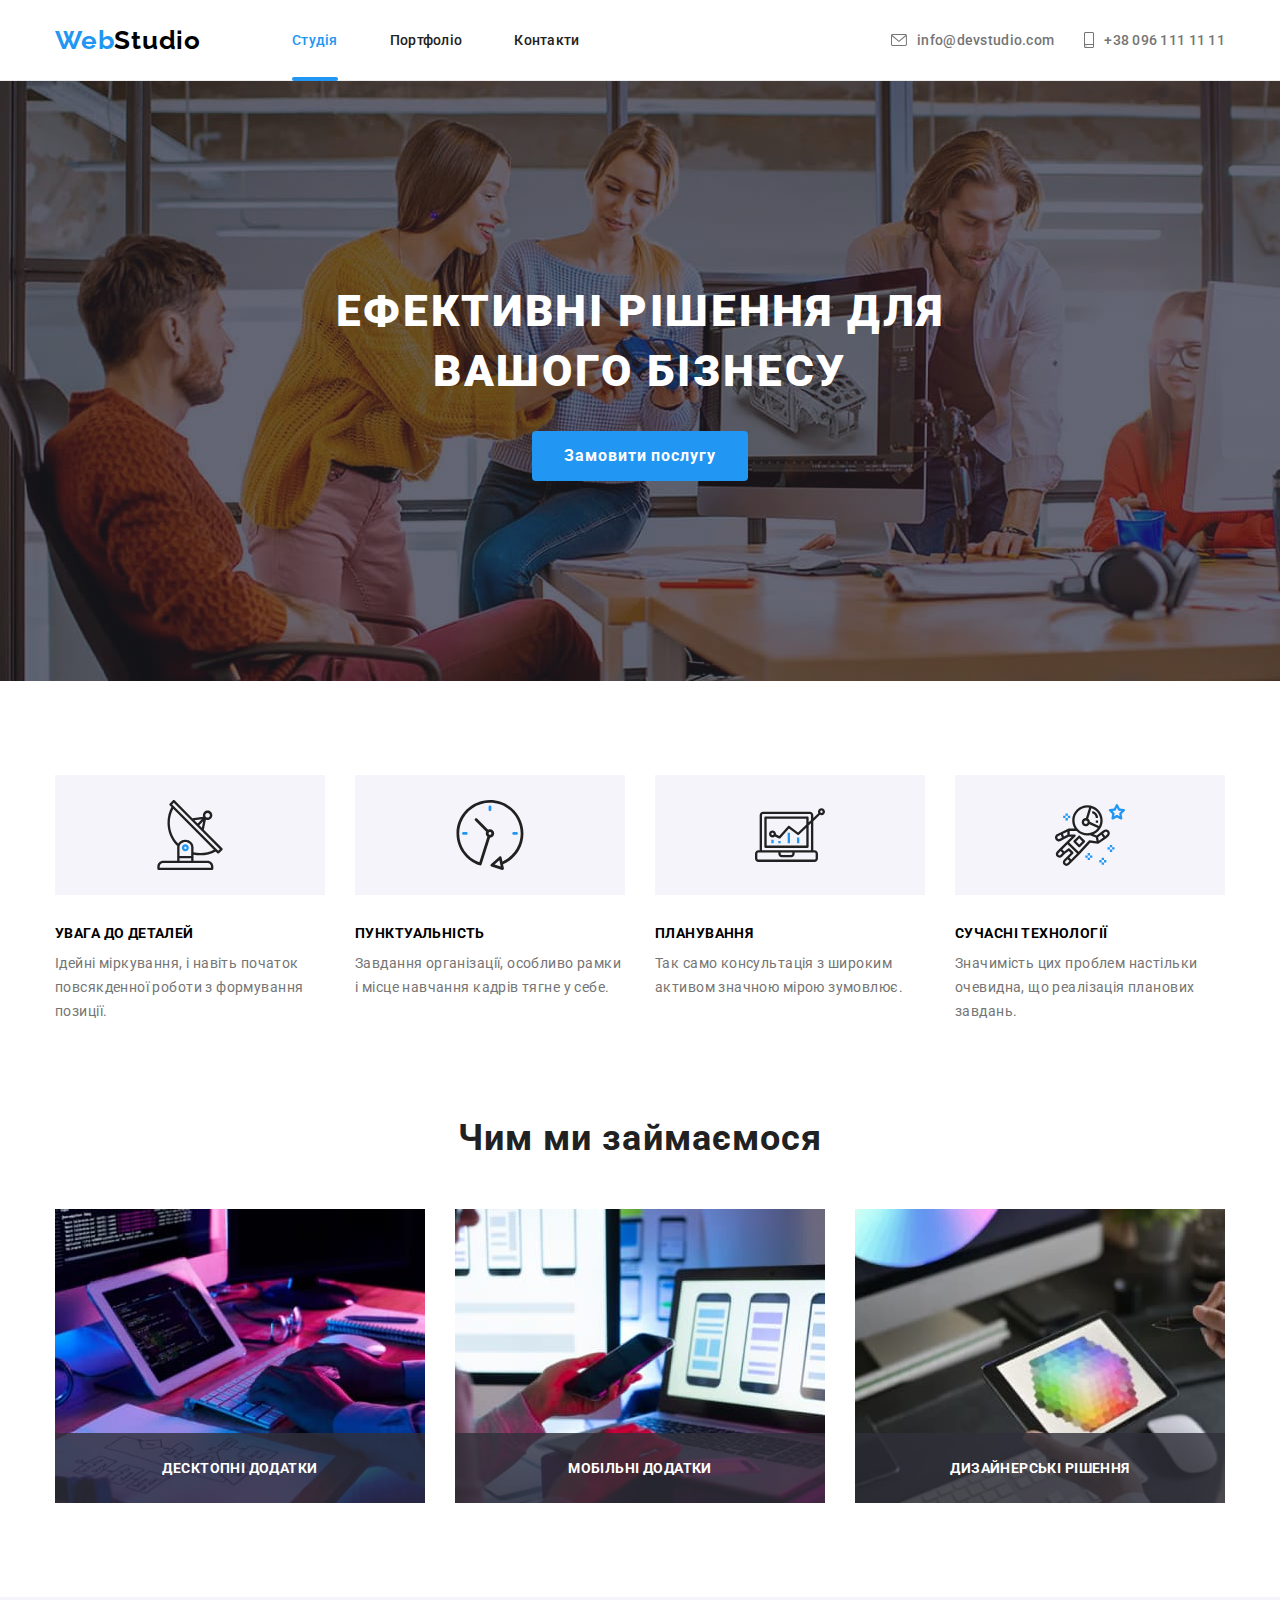
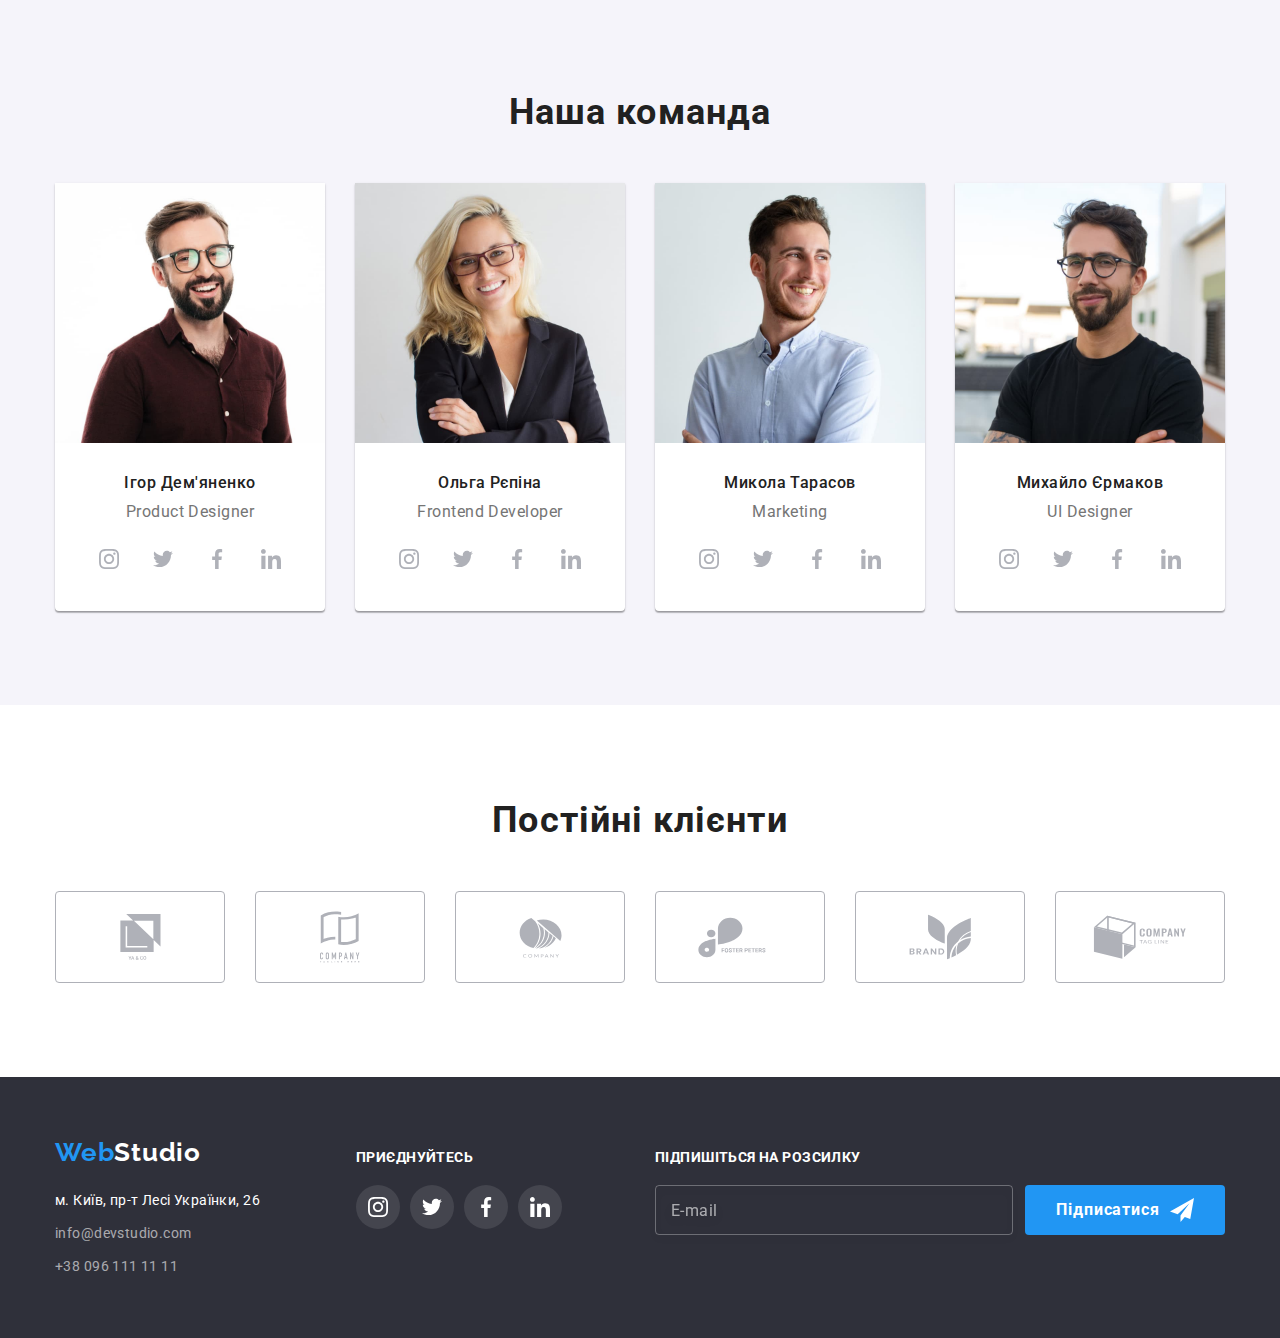
==== commit 9ceabac0: "fix all code to BEM methodology, fix all to scss styles" ====
--- a/index.html
+++ b/index.html
@@ -41,14 +41,20 @@
         <address class="address">
           <ul class="address__list">
             <li class="address__item">
-              <a href="mailto:info@devstudio.com" class="address__link"
-                >info@devstudio.com</a
-              >
+              <a href="mailto:info@devstudio.com" class="address__link">
+                <svg class="address__svg" width="16" height="12">
+                  <use href="./images/svg/sprite.svg#icon-mail"></use>
+                </svg>
+                info@devstudio.com
+              </a>
             </li>
             <li class="address__item">
-              <a href="tel:+38 096 111 11 11" class="address__link"
-                >+38 096 111 11 11</a
-              >
+              <a href="tel:+38 096 111 11 11" class="address__link">
+                <svg class="address__svg" width="10" height="16">
+                  <use href="./images/svg/sprite.svg#icon-phone"></use>
+                </svg>
+                +38 096 111 11 11
+              </a>
             </li>
           </ul>
         </address>
@@ -56,22 +62,26 @@
     </header>
     <main class="main">
       <section class="section hero">
-        <div class="container">
-          <h1 class="title">Ефективні рішення для вашого бізнесу</h1>
-          <button class="button" type="button">Замовити послугу</button>
+        <div class="container hero__container">
+          <h1 class="title hero__title">
+            Ефективні рішення для вашого бізнесу
+          </h1>
+          <button class="button hero__button" data-modal-open type="button">
+            Замовити послугу
+          </button>
         </div>
       </section>
       <section class="section summary">
         <div class="container">
-          <h2 class="title summary__title">Чому ми</h2>
+          <h2 class="title summary__title" style="display: none">Чому ми</h2>
           <ul class="summary__list">
             <li class="summary__item">
               <div class="summary__svg-wrapper">
-                <svg class="summary__svg" width="65" height="70">
+                <svg class="summary__svg" width="70" height="70">
                   <use href="./images/svg/sprite.svg#icon-antenna"></use>
                 </svg>
               </div>
-              <h3 class="title">УВАГА ДО ДЕТАЛЕЙ</h3>
+              <h3 class="summary__item-title">УВАГА ДО ДЕТАЛЕЙ</h3>
               <p class="summary__item-text">
                 Ідейні міркування, і навіть початок повсякденної роботи з
                 формування позиції.
@@ -79,11 +89,11 @@
             </li>
             <li class="summary__item">
               <div class="summary__svg-wrapper">
-                <svg class="summary__svg" width="67" height="70">
+                <svg class="summary__svg" width="70" height="70">
                   <use href="./images/svg/sprite.svg#icon-clock"></use>
                 </svg>
               </div>
-              <h3 class="title">ПУНКТУАЛЬНІСТЬ</h3>
+              <h3 class="summary__item-title">ПУНКТУАЛЬНІСТЬ</h3>
               <p class="summary__item-text">
                 Завдання організації, особливо рамки і місце навчання кадрів
                 тягне у себе.
@@ -91,11 +101,11 @@
             </li>
             <li class="summary__item">
               <div class="summary__svg-wrapper">
-                <svg class="summary__svg" width="70" height="54">
+                <svg class="summary__svg" width="70" height="70">
                   <use href="./images/svg/sprite.svg#icon-diagram"></use>
                 </svg>
               </div>
-              <h3 class="title">ПЛАНУВАННЯ</h3>
+              <h3 class="summary__item-title">ПЛАНУВАННЯ</h3>
               <p class="summary__item-text">
                 Так само консультація з широким активом значною мірою зумовлює.
               </p>
@@ -106,7 +116,7 @@
                   <use href="./images/svg/sprite.svg#icon-astronaut"></use>
                 </svg>
               </div>
-              <h3 class="title">СУЧАСНІ ТЕХНОЛОГІЇ</h3>
+              <h3 class="summary__item-title">СУЧАСНІ ТЕХНОЛОГІЇ</h3>
               <p class="summary__item-text">
                 Значимість цих проблем настільки очевидна, що реалізація
                 планових завдань.
@@ -125,6 +135,7 @@
                 class="works__img"
                 src="./images/gallery-1.jpg"
                 alt="Разработчик пишет код"
+                width="370"
               />
               <div class="works__img-wrapper">
                 <p class="works__img-text">Десктопні додатки</p>
@@ -135,6 +146,7 @@
                 class="works__img"
                 src="./images/gallery-2.jpg"
                 alt="Дизайнер проверяет макет"
+                width="370"
               />
               <div class="works__img-wrapper">
                 <p class="works__img-text">Мобільні додатки</p>
@@ -145,6 +157,7 @@
                 class="works__img"
                 src="./images/gallery-3.jpg"
                 alt="Дизайнер смотрит цветовую палитру"
+                width="370"
               />
               <div class="works__img-wrapper">
                 <p class="works__img-text">Дизайнерські рішення</p>
@@ -163,236 +176,256 @@
                 class="team__img"
                 src="./images/worker-1.jpg"
                 alt="Фотография сотрудника"
+                width="270"
               />
-              <p class="team__name">Ігор Дем'яненко</p>
-              <p class="team__speciality">Product Designer</p>
-              <ul class="social-list">
-                <li class="social__item">
-                  <a
-                    href="https://www.instagram.com/"
-                    class="social__link"
-                    target="_blank"
-                    rel="norefferer noopener"
-                  >
-                    <svg class="social__svg" width="20" height="20">
-                      <use href="./images/svg/sprite.svg#icon-instagram"></use>
-                    </svg>
-                  </a>
-                </li>
-                <li class="social__item">
-                  <a
-                    href="https://twitter.com/"
-                    class="social__link"
-                    target="_blank"
-                    rel="norefferer noopener"
-                  >
-                    <svg class="social__svg" width="20" height="20">
-                      <use href="./images/svg/sprite.svg#icon-twitter"></use>
-                    </svg>
-                  </a>
-                </li>
-                <li class="social__item">
-                  <a
-                    href="https://www.facebook.com/"
-                    class="social__link"
-                    target="_blank"
-                    rel="norefferer noopener"
-                  >
-                    <svg class="social__svg" width="20" height="20">
-                      <use href="./images/svg/sprite.svg#icon-facebook"></use>
-                    </svg>
-                  </a>
-                </li>
-                <li class="social__item">
-                  <a
-                    href="https://www.linkedin.com/"
-                    class="social__link"
-                    target="_blank"
-                    rel="norefferer noopener"
-                  >
-                    <svg class="social__svg" width="20" height="20">
-                      <use href="./images/svg/sprite.svg#icon-linkedin"></use>
-                    </svg>
-                  </a>
-                </li>
-              </ul>
+              <div class="team__item-footer">
+                <p class="team__name">Ігор Дем'яненко</p>
+                <p class="team__speciality">Product Designer</p>
+                <ul class="social-list">
+                  <li class="social__item">
+                    <a
+                      href="https://www.instagram.com/"
+                      class="social__link"
+                      target="_blank"
+                      rel="norefferer noopener"
+                    >
+                      <svg class="social__svg" width="20" height="20">
+                        <use
+                          href="./images/svg/sprite.svg#icon-instagram"
+                        ></use>
+                      </svg>
+                    </a>
+                  </li>
+                  <li class="social__item">
+                    <a
+                      href="https://twitter.com/"
+                      class="social__link"
+                      target="_blank"
+                      rel="norefferer noopener"
+                    >
+                      <svg class="social__svg" width="20" height="20">
+                        <use href="./images/svg/sprite.svg#icon-twitter"></use>
+                      </svg>
+                    </a>
+                  </li>
+                  <li class="social__item">
+                    <a
+                      href="https://www.facebook.com/"
+                      class="social__link"
+                      target="_blank"
+                      rel="norefferer noopener"
+                    >
+                      <svg class="social__svg" width="20" height="20">
+                        <use href="./images/svg/sprite.svg#icon-facebook"></use>
+                      </svg>
+                    </a>
+                  </li>
+                  <li class="social__item">
+                    <a
+                      href="https://www.linkedin.com/"
+                      class="social__link"
+                      target="_blank"
+                      rel="norefferer noopener"
+                    >
+                      <svg class="social__svg" width="20" height="20">
+                        <use href="./images/svg/sprite.svg#icon-linkedin"></use>
+                      </svg>
+                    </a>
+                  </li>
+                </ul>
+              </div>
             </li>
             <li class="team__item">
               <img
                 class="team__img"
                 src="./images/worker-2.jpg"
                 alt="Фотография сотрудника"
+                width="270"
               />
-              <p class="team__name">Ольга Рєпіна</p>
-              <p class="team__speciality">Frontend Developer</p>
-              <ul class="social-list">
-                <li class="social__item">
-                  <a
-                    href="https://www.instagram.com/"
-                    class="social__link"
-                    target="_blank"
-                    rel="norefferer noopener"
-                  >
-                    <svg class="social__svg" width="20" height="20">
-                      <use href="./images/svg/sprite.svg#icon-instagram"></use>
-                    </svg>
-                  </a>
-                </li>
-                <li class="social__item">
-                  <a
-                    href="https://twitter.com/"
-                    class="social__link"
-                    target="_blank"
-                    rel="norefferer noopener"
-                  >
-                    <svg class="social__svg" width="20" height="20">
-                      <use href="./images/svg/sprite.svg#icon-twitter"></use>
-                    </svg>
-                  </a>
-                </li>
-                <li class="social__item">
-                  <a
-                    href="https://www.facebook.com/"
-                    class="social__link"
-                    target="_blank"
-                    rel="norefferer noopener"
-                  >
-                    <svg class="social__svg" width="20" height="20">
-                      <use href="./images/svg/sprite.svg#icon-facebook"></use>
-                    </svg>
-                  </a>
-                </li>
-                <li class="social__item">
-                  <a
-                    href="https://www.linkedin.com/"
-                    class="social__link"
-                    target="_blank"
-                    rel="norefferer noopener"
-                  >
-                    <svg class="social__svg" width="20" height="20">
-                      <use href="./images/svg/sprite.svg#icon-linkedin"></use>
-                    </svg>
-                  </a>
-                </li>
-              </ul>
+              <div class="team__item-footer">
+                <p class="team__name">Ольга Рєпіна</p>
+                <p class="team__speciality">Frontend Developer</p>
+                <ul class="social-list">
+                  <li class="social__item">
+                    <a
+                      href="https://www.instagram.com/"
+                      class="social__link"
+                      target="_blank"
+                      rel="norefferer noopener"
+                    >
+                      <svg class="social__svg" width="20" height="20">
+                        <use
+                          href="./images/svg/sprite.svg#icon-instagram"
+                        ></use>
+                      </svg>
+                    </a>
+                  </li>
+                  <li class="social__item">
+                    <a
+                      href="https://twitter.com/"
+                      class="social__link"
+                      target="_blank"
+                      rel="norefferer noopener"
+                    >
+                      <svg class="social__svg" width="20" height="20">
+                        <use href="./images/svg/sprite.svg#icon-twitter"></use>
+                      </svg>
+                    </a>
+                  </li>
+                  <li class="social__item">
+                    <a
+                      href="https://www.facebook.com/"
+                      class="social__link"
+                      target="_blank"
+                      rel="norefferer noopener"
+                    >
+                      <svg class="social__svg" width="20" height="20">
+                        <use href="./images/svg/sprite.svg#icon-facebook"></use>
+                      </svg>
+                    </a>
+                  </li>
+                  <li class="social__item">
+                    <a
+                      href="https://www.linkedin.com/"
+                      class="social__link"
+                      target="_blank"
+                      rel="norefferer noopener"
+                    >
+                      <svg class="social__svg" width="20" height="20">
+                        <use href="./images/svg/sprite.svg#icon-linkedin"></use>
+                      </svg>
+                    </a>
+                  </li>
+                </ul>
+              </div>
             </li>
             <li class="team__item">
               <img
                 class="team__img"
                 src="./images/worker-3.jpg"
                 alt="Фотография сотрудника"
+                width="270"
               />
-              <p class="team__name">Микола Тарасов</p>
-              <p class="team__speciality">Marketing</p>
-              <ul class="social-list">
-                <li class="social__item">
-                  <a
-                    href="https://www.instagram.com/"
-                    class="social__link"
-                    target="_blank"
-                    rel="norefferer noopener"
-                  >
-                    <svg class="social__svg" width="20" height="20">
-                      <use href="./images/svg/sprite.svg#icon-instagram"></use>
-                    </svg>
-                  </a>
-                </li>
-                <li class="social__item">
-                  <a
-                    href="https://twitter.com/"
-                    class="social__link"
-                    target="_blank"
-                    rel="norefferer noopener"
-                  >
-                    <svg class="social__svg" width="20" height="20">
-                      <use href="./images/svg/sprite.svg#icon-twitter"></use>
-                    </svg>
-                  </a>
-                </li>
-                <li class="social__item">
-                  <a
-                    href="https://www.facebook.com/"
-                    class="social__link"
-                    target="_blank"
-                    rel="norefferer noopener"
-                  >
-                    <svg class="social__svg" width="20" height="20">
-                      <use href="./images/svg/sprite.svg#icon-facebook"></use>
-                    </svg>
-                  </a>
-                </li>
-                <li class="social__item">
-                  <a
-                    href="https://www.linkedin.com/"
-                    class="social__link"
-                    target="_blank"
-                    rel="norefferer noopener"
-                  >
-                    <svg class="social__svg" width="20" height="20">
-                      <use href="./images/svg/sprite.svg#icon-linkedin"></use>
-                    </svg>
-                  </a>
-                </li>
-              </ul>
+              <div class="team__item-footer">
+                <p class="team__name">Микола Тарасов</p>
+                <p class="team__speciality">Marketing</p>
+                <ul class="social-list">
+                  <li class="social__item">
+                    <a
+                      href="https://www.instagram.com/"
+                      class="social__link"
+                      target="_blank"
+                      rel="norefferer noopener"
+                    >
+                      <svg class="social__svg" width="20" height="20">
+                        <use
+                          href="./images/svg/sprite.svg#icon-instagram"
+                        ></use>
+                      </svg>
+                    </a>
+                  </li>
+                  <li class="social__item">
+                    <a
+                      href="https://twitter.com/"
+                      class="social__link"
+                      target="_blank"
+                      rel="norefferer noopener"
+                    >
+                      <svg class="social__svg" width="20" height="20">
+                        <use href="./images/svg/sprite.svg#icon-twitter"></use>
+                      </svg>
+                    </a>
+                  </li>
+                  <li class="social__item">
+                    <a
+                      href="https://www.facebook.com/"
+                      class="social__link"
+                      target="_blank"
+                      rel="norefferer noopener"
+                    >
+                      <svg class="social__svg" width="20" height="20">
+                        <use href="./images/svg/sprite.svg#icon-facebook"></use>
+                      </svg>
+                    </a>
+                  </li>
+                  <li class="social__item">
+                    <a
+                      href="https://www.linkedin.com/"
+                      class="social__link"
+                      target="_blank"
+                      rel="norefferer noopener"
+                    >
+                      <svg class="social__svg" width="20" height="20">
+                        <use href="./images/svg/sprite.svg#icon-linkedin"></use>
+                      </svg>
+                    </a>
+                  </li>
+                </ul>
+              </div>
             </li>
             <li class="team__item">
               <img
                 class="team__img"
                 src="./images/worker-4.jpg"
                 alt="Фотография сотрудника"
+                width="270"
               />
-              <p class="team__name">Михайло Єрмаков</p>
-              <p class="team__speciality">UI Designer</p>
-              <ul class="social-list">
-                <li class="social__item">
-                  <a
-                    href="https://www.instagram.com/"
-                    class="social__link"
-                    target="_blank"
-                    rel="norefferer noopener"
-                  >
-                    <svg class="social__svg" width="20" height="20">
-                      <use href="./images/svg/sprite.svg#icon-instagram"></use>
-                    </svg>
-                  </a>
-                </li>
-                <li class="social__item">
-                  <a
-                    href="https://twitter.com/"
-                    class="social__link"
-                    target="_blank"
-                    rel="norefferer noopener"
-                  >
-                    <svg class="social__svg" width="20" height="20">
-                      <use href="./images/svg/sprite.svg#icon-twitter"></use>
-                    </svg>
-                  </a>
-                </li>
-                <li class="social__item">
-                  <a
-                    href="https://www.facebook.com/"
-                    class="social__link"
-                    target="_blank"
-                    rel="norefferer noopener"
-                  >
-                    <svg class="social__svg" width="20" height="20">
-                      <use href="./images/svg/sprite.svg#icon-facebook"></use>
-                    </svg>
-                  </a>
-                </li>
-                <li class="social__item">
-                  <a
-                    href="https://www.linkedin.com/"
-                    class="social__link"
-                    target="_blank"
-                    rel="norefferer noopener"
-                  >
-                    <svg class="social__svg" width="20" height="20">
-                      <use href="./images/svg/sprite.svg#icon-linkedin"></use>
-                    </svg>
-                  </a>
-                </li>
-              </ul>
+              <div class="team__item-footer">
+                <p class="team__name">Михайло Єрмаков</p>
+                <p class="team__speciality">UI Designer</p>
+                <ul class="social-list">
+                  <li class="social__item">
+                    <a
+                      href="https://www.instagram.com/"
+                      class="social__link"
+                      target="_blank"
+                      rel="norefferer noopener"
+                    >
+                      <svg class="social__svg" width="20" height="20">
+                        <use
+                          href="./images/svg/sprite.svg#icon-instagram"
+                        ></use>
+                      </svg>
+                    </a>
+                  </li>
+                  <li class="social__item">
+                    <a
+                      href="https://twitter.com/"
+                      class="social__link"
+                      target="_blank"
+                      rel="norefferer noopener"
+                    >
+                      <svg class="social__svg" width="20" height="20">
+                        <use href="./images/svg/sprite.svg#icon-twitter"></use>
+                      </svg>
+                    </a>
+                  </li>
+                  <li class="social__item">
+                    <a
+                      href="https://www.facebook.com/"
+                      class="social__link"
+                      target="_blank"
+                      rel="norefferer noopener"
+                    >
+                      <svg class="social__svg" width="20" height="20">
+                        <use href="./images/svg/sprite.svg#icon-facebook"></use>
+                      </svg>
+                    </a>
+                  </li>
+                  <li class="social__item">
+                    <a
+                      href="https://www.linkedin.com/"
+                      class="social__link"
+                      target="_blank"
+                      rel="norefferer noopener"
+                    >
+                      <svg class="social__svg" width="20" height="20">
+                        <use href="./images/svg/sprite.svg#icon-linkedin"></use>
+                      </svg>
+                    </a>
+                  </li>
+                </ul>
+              </div>
             </li>
           </ul>
         </div>
@@ -453,42 +486,42 @@
       </section>
     </main>
     <footer class="footer">
-      <div class="container">
-        <div class="footer-left">
-          <a class="logo" href="./index.html"
+      <div class="container footer__container">
+        <div class="footer__left">
+          <a class="logo footer__logo" href="./index.html"
             ><span class="logo__item">Web</span>Studio</a
           >
           <address class="address">
-            <ul class="address__list">
-              <li class="address__item">
+            <ul class="footer__address-list">
+              <li class="footer__address-item">
                 <a
                   href="https://goo.gl/maps/M6Vqjo2uomUaupPt7"
-                  class="address__link"
+                  class="footer__address-link"
                   rel="norefferer noopener"
                   target="_blank"
                   >м. Київ, пр-т Лесі Українки, 26</a
                 >
               </li>
-              <li class="address__item">
-                <a href="mailto:info@devstudio.com" class="address__link"
+              <li class="footer__address-item">
+                <a href="mailto:info@devstudio.com" class="footer__address-link"
                   >info@devstudio.com</a
                 >
               </li>
-              <li class="address__item">
-                <a href="tel:+38 096 111 11 11" class="address__link"
+              <li class="footer__address-item">
+                <a href="tel:+38 096 111 11 11" class="footer__address-link"
                   >+38 096 111 11 11</a
                 >
               </li>
             </ul>
           </address>
         </div>
-        <div class="footer-center">
-          <strong class="title">приєднуйтесь</strong>
+        <div class="footer__center">
+          <strong class="footer__title">приєднуйтесь</strong>
           <ul class="social-list">
             <li class="social__item">
               <a
                 href="https://www.instagram.com/"
-                class="social__link"
+                class="social__link footer__social-link social__list--dark"
                 target="_blank"
                 rel="norefferer noopener"
               >
@@ -500,7 +533,7 @@
             <li class="social__item">
               <a
                 href="https://twitter.com/"
-                class="social__link"
+                class="social__link footer__social-link social__list--dark"
                 target="_blank"
                 rel="norefferer noopener"
               >
@@ -512,7 +545,7 @@
             <li class="social__item">
               <a
                 href="https://www.facebook.com/"
-                class="social__link"
+                class="social__link footer__social-link social__list--dark"
                 target="_blank"
                 rel="norefferer noopener"
               >
@@ -524,7 +557,7 @@
             <li class="social__item">
               <a
                 href="https://www.linkedin.com/"
-                class="social__link"
+                class="social__link footer__social-link social__list--dark"
                 target="_blank"
                 rel="norefferer noopener"
               >
@@ -535,21 +568,76 @@
             </li>
           </ul>
         </div>
-        <div class="footer-right">
-          <strong class="title">Підпишіться на розсилку</strong>
+        <div class="footer__right">
+          <strong class="footer__title">Підпишіться на розсилку</strong>
           <form action="" class="form footer__form">
-            <label for="" class="form__label">
-              <input type="text" class="form__input" placeholder="E-mail" />
+            <label class="form__label">
+              <input type="email" class="form__input" placeholder="E-mail" />
             </label>
-            <button class="button" type="submit">
+            <button class="button footer__form-button" type="submit">
               Підписатися
-              <svg class="button__svg">
-                <use href=""></use>
+              <svg class="button__svg" width="24" height="24">
+                <use href="./images/svg/sprite.svg#icon-send"></use>
               </svg>
             </button>
           </form>
         </div>
       </div>
     </footer>
+    <div class="backdrop is-hidden" data-modal>
+      <div class="modal">
+        <button class="close-modal-btn" data-modal-close type="button">
+          <svg class="close-modal-btn__svg" width="18" height="18">
+            <use href="./images/svg/sprite.svg#icon-close-black"></use>
+          </svg>
+        </button>
+        <strong class="modal__title"
+          >Залиште свої дані, ми вам передзвонимо
+        </strong>
+        <form action="" class="modal__form">
+          <label for="name" class="form__label">
+            Ім'я
+            <input type="text" id="name" name="name" class="modal__input" />
+            <svg class="input-svg" width="18" height="18">
+              <use href="./images/svg/sprite.svg#icon-person-black"></use>
+            </svg>
+          </label>
+          <label for="phone" class="form__label"
+            >Телефон
+            <input type="number" id="phone" name="phone" class="modal__input" />
+            <svg class="input-svg" width="18" height="18">
+              <use href="./images/svg/sprite.svg#icon-phone-black"></use>
+            </svg>
+          </label>
+          <label for="mail" class="form__label"
+            >Пошта
+            <input type="email" id="mail" name="mail" class="modal__input" />
+            <svg class="input-svg" width="18" height="18">
+              <use href="./images/svg/sprite.svg#icon-email-black"></use>
+            </svg>
+          </label>
+          <label for="" class="form__label">
+            Коментар
+            <textarea
+              class="modal__textarea"
+              name="modal comment"
+              id="modal-comment"
+              placeholder="Введіть текст"
+              rows="6"
+            ></textarea>
+          </label>
+          <div class="checkbox-wrapper">
+            <label class="checkbox__label">
+              <input class="checkbox__input" type="checkbox" />
+              <span class="checbox__custom"></span>
+              Погоджуюся з розсилкою та приймаю
+              <a class="checkbox__label-link" href="">Умови договору</a>
+            </label>
+          </div>
+          <button class="modal__submit-button button">Відправити</button>
+        </form>
+      </div>
+    </div>
+    <script src="./js/modal.js"></script>
   </body>
 </html>
--- a/sass/style.css
+++ b/sass/style.css
@@ -70,17 +70,22 @@
   margin: 0;
 }
 
-.address__list, .nav__list, .nav {
+.checkbox__label, .checkbox__input, .checkbox-wrapper, .input-svg, .close-modal-btn, .portfolio__overlay, .clients__link, .works__img-wrapper, .summary__svg-wrapper, .hero__container, .button, .social__link, .address__link, .address__list, .nav__list, .nav {
   display: flex;
   align-items: center;
   justify-content: center;
 }
 
 .container {
-  width: 1170px;
+  width: 1200px;
   padding: 0px 15px;
   margin-right: auto;
   margin-left: auto;
+}
+
+.section {
+  padding-top: 94px;
+  padding-bottom: 94px;
 }
 
 /* Указываем box sizing */
@@ -154,6 +159,10 @@
   margin: 0;
 }
 
+.header {
+  border-bottom: 1px solid rgb(236, 236, 236);
+}
+
 .header__container {
   display: flex;
   align-items: center;
@@ -161,12 +170,13 @@
 }
 
 .logo {
+  display: block;
   font-family: "Raleway", sens-serif;
-  font-style: 3em;
+  font-style: normal;
   font-weight: 700;
   font-size: 26px;
   line-height: 1.1923076923;
-  letter-spacing: 0;
+  letter-spacing: 0.03em;
   text-transform: none;
 }
 
@@ -179,6 +189,7 @@
 }
 
 .nav__item {
+  position: relative;
   font-family: "Roboto", sans-serif;
   font-style: normal;
   font-weight: 500;
@@ -192,13 +203,13 @@
   margin-right: 52px;
 }
 
-.nav__item .nav__link {
+.nav__link {
   display: block;
   min-height: 80px;
   padding-top: 32px;
   transition: color 250ms cubic-bezier(0.4, 0, 0.2, 1);
 }
-.nav__item .nav__link:hover, .nav__item .nav__link:focus {
+.nav__link:hover, .nav__link:focus {
   color: rgb(33, 150, 243);
 }
 
@@ -206,7 +217,7 @@
   font-family: "Roboto", sans-serif;
   font-style: normal;
   font-weight: 500;
-  font-size: 14;
+  font-size: 14px;
   line-height: 1.1428571429;
   letter-spacing: 0.02em;
   text-transform: none;
@@ -217,11 +228,704 @@
 }
 
 .address__link {
-  display: block;
   min-height: 80px;
-  padding-top: 32px;
-  transition: color 250ms cubic-bezier(0.4, 0, 0.2, 1);
+  transition: color 250ms cubic-bezier(0.4, 0, 0.2, 1), fill 250ms cubic-bezier(0.4, 0, 0.2, 1);
+  fill: rgb(117, 117, 117);
 }
 .address__link:hover, .address__link:focus {
   color: rgb(33, 150, 243);
+  fill: rgb(33, 150, 243);
+}
+
+.address__svg {
+  margin-right: 10px;
+}
+
+.current {
+  color: rgb(33, 150, 243);
+}
+.current::after {
+  content: "";
+  position: absolute;
+  bottom: -1px;
+  left: 0;
+  display: flex;
+  flex-direction: column;
+  justify-content: end;
+  width: 100%;
+  height: 4px;
+  background: rgb(33, 150, 243);
+  border-radius: 2px;
+}
+
+.social-list {
+  display: flex;
+  justify-content: space-between;
+  width: 206px;
+}
+
+.social__link {
+  width: 44px;
+  height: 44px;
+  border-radius: 50%;
+  fill: rgb(175, 177, 184);
+  transition: fill 250ms cubic-bezier(0.4, 0, 0.2, 1), background-color 250ms cubic-bezier(0.4, 0, 0.2, 1);
+}
+.social__link:hover, .social__link:focus {
+  fill: rgb(255, 255, 255);
+  background-color: rgb(33, 150, 243);
+}
+
+.social__list--dark {
+  background-color: rgba(255, 255, 255, 0.1);
+}
+
+.title {
+  font-family: "Roboto", sans-serif;
+  font-style: normal;
+  font-weight: 700;
+  font-size: 36px;
+  line-height: 1.1666666667;
+  letter-spacing: 0.03em;
+  text-transform: none;
+  text-align: center;
+  color: rgb(33, 33, 33);
+  margin-bottom: 50px;
+}
+
+.button {
+  font-family: "Roboto", sans-serif;
+  font-style: normal;
+  font-weight: 700;
+  font-size: 16px;
+  line-height: 1.875;
+  letter-spacing: 0.06em;
+  text-transform: none;
+  width: 200px;
+  height: 50px;
+  color: rgb(255, 255, 255);
+  background-color: rgb(33, 150, 243);
+  border: none;
+  border-radius: 4px;
+  cursor: pointer;
+}
+
+.hero {
+  max-width: 1600px;
+  background-image: linear-gradient(to right, rgba(47, 48, 58, 0.4), rgba(47, 48, 58, 0.4)), url(../../images/backgrounds/hero_bck.jpg);
+  margin-left: auto;
+  margin-right: auto;
+}
+
+.section.hero {
+  padding-top: 200px;
+  padding-bottom: 200px;
+}
+
+.hero__container {
+  flex-direction: column;
+}
+
+.hero__title {
+  font-family: "Roboto", sans-serif;
+  font-style: normal;
+  font-weight: 900;
+  font-size: 44px;
+  line-height: 1.3636363636;
+  letter-spacing: 0.06em;
+  text-transform: uppercase;
+  text-align: center;
+  width: 696px;
+  color: rgb(255, 255, 255);
+  margin-bottom: 30px;
+}
+
+.hero__button {
+  width: 216px;
+}
+
+.section.summary {
+  padding-bottom: 0px;
+}
+
+.summary__list {
+  display: flex;
+  justify-content: space-between;
+}
+
+.summary__item {
+  width: 270px;
+}
+
+.summary__svg-wrapper {
+  width: 100%;
+  height: 120px;
+  background-color: rgb(245, 244, 250);
+  margin-bottom: 30px;
+}
+
+.summary__item-title {
+  font-family: "Roboto", sans-serif;
+  font-style: normal;
+  font-weight: 700;
+  font-size: 14px;
+  line-height: 1.1428571429;
+  letter-spacing: 0.03em;
+  text-transform: uppercase;
+  margin-bottom: 10px;
+}
+
+.summary__item-text {
+  font-family: "Roboto", sans-serif;
+  font-style: normal;
+  font-weight: 400;
+  font-size: 14px;
+  line-height: 1.7142857143;
+  letter-spacing: 0.03em;
+  text-transform: none;
+  color: rgb(117, 117, 117);
+}
+
+.works__list {
+  display: flex;
+  justify-content: space-between;
+}
+
+.works__item {
+  position: relative;
+}
+
+.works__img-wrapper {
+  position: absolute;
+  bottom: 0;
+  left: 0;
+  font-family: "Roboto", sans-serif;
+  font-style: normal;
+  font-weight: 700;
+  font-size: 14px;
+  line-height: 1.1428571429;
+  letter-spacing: 0.03em;
+  text-transform: uppercase;
+  width: 370px;
+  min-height: 70px;
+  color: rgb(255, 255, 255);
+  background-color: rgba(47, 48, 58, 0.8);
+}
+
+.team {
+  background-color: rgb(245, 244, 250);
+}
+
+.team__list {
+  display: flex;
+  justify-content: space-between;
+}
+
+.team__item {
+  box-shadow: 0px 1px 3px rgba(0, 0, 0, 0.12), 0px 1px 1px rgba(0, 0, 0, 0.14), 0px 2px 1px rgba(0, 0, 0, 0.2);
+  border-radius: 0px 0px 4px 4px;
+  background-color: rgb(255, 255, 255);
+}
+
+.team__item-footer {
+  padding: 30px 32px;
+}
+
+.team__name {
+  font-family: "Roboto", sans-serif;
+  font-style: normal;
+  font-weight: 500;
+  font-size: 16px;
+  line-height: 1.1875;
+  letter-spacing: 0.03em;
+  text-transform: none;
+  text-align: center;
+  color: #212121;
+  margin-bottom: 10px;
+}
+
+.team__speciality {
+  font-family: "Roboto", sans-serif;
+  font-style: normal;
+  font-weight: 400;
+  font-size: 16;
+  line-height: 1.1875;
+  letter-spacing: 0.03em;
+  text-transform: none;
+  text-align: center;
+  color: rgb(117, 117, 117);
+  margin-bottom: 16px;
+}
+
+.clients__list {
+  display: flex;
+  justify-content: space-between;
+}
+
+.clients__link {
+  width: 170px;
+  height: 92px;
+  border: 1px solid rgb(175, 177, 184);
+  border-radius: 4px;
+  fill: rgb(175, 177, 184);
+  transition: 250ms cubic-bezier(0.4, 0, 0.2, 1);
+}
+.clients__link:hover, .clients__link:focus {
+  border-color: rgb(33, 150, 243);
+  fill: rgb(33, 150, 243);
+}
+
+.footer {
+  background-color: rgb(47, 48, 58);
+  padding: 60px 0px;
+}
+
+.footer__container {
+  display: flex;
+}
+
+.footer__left {
+  width: 231px;
+  margin-right: 70px;
+}
+
+.footer__logo {
+  color: rgb(255, 255, 255);
+  margin-bottom: 20px;
+}
+
+.footer__address-item {
+  display: block;
+  width: auto;
+  height: auto;
+  font-family: "Roboto", sans-serif;
+  font-style: normal;
+  font-weight: 400;
+  font-size: 14px;
+  line-height: 1.7142857143;
+  letter-spacing: 0.03em;
+  text-transform: none;
+  color: rgba(255, 255, 255, 0.6);
+}
+.footer__address-item:first-child {
+  color: rgb(255, 255, 255);
+}
+.footer__address-item:not(:last-child) {
+  margin-bottom: 9px;
+}
+
+.footer__center {
+  padding-top: 12px;
+  margin-right: 93px;
+}
+
+.footer__title {
+  display: block;
+  font-family: "Roboto", sans-serif;
+  font-style: normal;
+  font-weight: 700;
+  font-size: 14px;
+  line-height: 1.1428571429;
+  letter-spacing: 0.03em;
+  text-transform: uppercase;
+  color: rgb(255, 255, 255);
+  margin-bottom: 20px;
+}
+
+.footer__social-link {
+  fill: rgb(255, 255, 255);
+}
+
+.footer__right {
+  padding-top: 12px;
+}
+
+.footer__form {
+  display: flex;
+}
+
+.form__input {
+  font-family: "Roboto", sans-serif;
+  font-style: normal;
+  font-weight: 400;
+  font-size: 16px;
+  line-height: 1.25;
+  letter-spacing: 0.03em;
+  text-transform: none;
+  width: 358px;
+  height: 50px;
+  border: 1px solid rgba(255, 255, 255, 0.3);
+  border-radius: 4px;
+  border-radius: 4px;
+  filter: drop-shadow(0px 4px 4px rgba(0, 0, 0, 0.15));
+  color: rgb(255, 255, 255);
+  background-color: transparent;
+  padding: 15px;
+  margin-right: 12px;
+}
+.form__input::-moz-placeholder {
+  font-family: "Roboto", sans-serif;
+  font-style: normal;
+  font-weight: 400;
+  font-size: 16px;
+  line-height: 1.25;
+  letter-spacing: 0.03em;
+  text-transform: none;
+  color: rgba(255, 255, 255, 0.6);
+}
+.form__input:-ms-input-placeholder {
+  font-family: "Roboto", sans-serif;
+  font-style: normal;
+  font-weight: 400;
+  font-size: 16px;
+  line-height: 1.25;
+  letter-spacing: 0.03em;
+  text-transform: none;
+  color: rgba(255, 255, 255, 0.6);
+}
+.form__input::placeholder {
+  font-family: "Roboto", sans-serif;
+  font-style: normal;
+  font-weight: 400;
+  font-size: 16px;
+  line-height: 1.25;
+  letter-spacing: 0.03em;
+  text-transform: none;
+  color: rgba(255, 255, 255, 0.6);
+}
+
+.footer__form-button {
+  fill: rgb(255, 255, 255);
+}
+
+.button__svg {
+  margin-left: 10px;
+}
+
+.portfolio__buttons-list {
+  display: flex;
+  justify-content: space-between;
+  align-items: center;
+  width: 575px;
+  margin-left: auto;
+  margin-right: auto;
+  margin-bottom: 50px;
+}
+
+.portfolio__button {
+  font-family: "Roboto", sans-serif;
+  font-style: normal;
+  font-weight: 500;
+  font-size: 16px;
+  line-height: 1.625;
+  letter-spacing: 0.03em;
+  text-transform: none;
+  width: auto;
+  height: auto;
+  background-color: rgb(245, 244, 250);
+  color: rgb(33, 33, 33);
+  padding: 6px 22px;
+  transition: color 250ms cubic-bezier(0.4, 0, 0.2, 1), background-color 250ms cubic-bezier(0.4, 0, 0.2, 1), box-shadow 250ms cubic-bezier(0.4, 0, 0.2, 1);
+}
+.portfolio__button:hover, .portfolio__button:focus {
+  background-color: rgb(33, 150, 243);
+  color: rgb(255, 255, 255);
+  box-shadow: 0px 3px 1px rgba(0, 0, 0, 0.1), 0px 1px 2px rgba(0, 0, 0, 0.08), 0px 2px 2px rgba(0, 0, 0, 0.12);
+}
+
+.portfolio__list {
+  display: flex;
+  justify-content: space-between;
+  flex-wrap: wrap;
+  row-gap: 32px;
+}
+
+.portfolio__item {
+  width: 370px;
+  min-height: 404px;
+}
+
+.item__footer {
+  border: 1px solid rgb(238, 238, 238);
+  border-radius: 0px;
+  border-top: none;
+  padding: 20px 24px;
+}
+
+.portfolio__item-title {
+  font-family: "Roboto", sans-serif;
+  font-style: normal;
+  font-weight: 700;
+  font-size: 18px;
+  line-height: 2;
+  letter-spacing: 0.06em;
+  text-transform: none;
+  text-align: start;
+  color: #212121;
+  margin-bottom: 4px;
+}
+
+.portfolio__item-text {
+  font-family: "Roboto", sans-serif;
+  font-style: normal;
+  font-weight: 400;
+  font-size: 16px;
+  line-height: 1.875;
+  letter-spacing: 0.03em;
+  text-transform: none;
+  color: rgb(117, 117, 117);
+}
+
+.portfolio__overlay-container {
+  position: relative;
+  overflow: hidden;
+}
+
+.portfolio__overlay {
+  position: absolute;
+  top: 0;
+  left: 0;
+  width: 100%;
+  height: 100%;
+  background-color: rgba(33, 150, 243, 0.9);
+  transform: translateY(101%);
+  transition: box-shadow 250ms cubic-bezier(0.4, 0, 0.2, 1), transform 250ms cubic-bezier(0.4, 0, 0.2, 1);
+}
+
+.portfolio__overlay-text {
+  font-family: "Roboto", sans-serif;
+  font-style: normal;
+  font-weight: 400;
+  font-size: 18px;
+  line-height: 1.5555555556;
+  letter-spacing: 0.03em;
+  text-transform: none;
+  width: 322px;
+  color: rgb(255, 255, 255);
+}
+
+.portfolio__link {
+  display: block;
+  transition: box-shadow 250ms cubic-bezier(0.4, 0, 0.2, 1);
+}
+.portfolio__link:hover, .portfolio__link:focus {
+  box-shadow: 0px 1px 1px rgba(0, 0, 0, 0.12), 0px 4px 4px rgba(0, 0, 0, 0.06), 1px 4px 6px rgba(0, 0, 0, 0.16);
+}
+.portfolio__link:hover .portfolio__overlay, .portfolio__link:focus .portfolio__overlay {
+  transform: translateY(0);
+}
+
+.backdrop {
+  position: fixed;
+  top: 0;
+  left: 0;
+  width: 100vw;
+  height: 100vh;
+  background-color: rgba(0, 0, 0, 0.2);
+  transition: opacity 1000ms linear;
+}
+
+.modal {
+  position: absolute;
+  top: 50%;
+  left: 50%;
+  transform: translate(-50%, -50%);
+  width: 528px;
+  border-radius: 4px;
+  background-color: rgb(255, 255, 255);
+  box-shadow: 0px 1px 3px rgba(0, 0, 0, 0.12), 0px 1px 1px rgba(0, 0, 0, 0.14), 0px 2px 1px rgba(0, 0, 0, 0.2);
+  padding: 40px;
+  transition: transform 1000ms;
+}
+
+.close-modal-btn {
+  position: absolute;
+  right: 8px;
+  top: 8px;
+  width: 30px;
+  height: 30px;
+  border: 1px solid rgba(0, 0, 0, 0.1);
+  border-radius: 50%;
+  background-color: transparent;
+  padding: 0px;
+  cursor: pointer;
+  transition: fill 250ms cubic-bezier(0.4, 0, 0.2, 1);
+}
+.close-modal-btn:hover, .close-modal-btn:focus {
+  fill: rgb(33, 150, 243);
+}
+
+.is-hidden {
+  opacity: 0;
+  pointer-events: none;
+}
+
+.is-hidden .modal {
+  transform: translateX(-100vw);
+}
+
+.modal__title {
+  display: block;
+  font-family: "Roboto", sans-serif;
+  font-style: normal;
+  font-weight: 700;
+  font-size: 20px;
+  line-height: 1.15;
+  letter-spacing: 0.03em;
+  text-transform: none;
+  text-align: center;
+  color: rgb(33, 33, 33);
+  margin-bottom: 12px;
+}
+
+.modal__form {
+  display: flex;
+  flex-direction: column;
+  align-items: center;
+}
+
+.form__label {
+  position: relative;
+  display: flex;
+  flex-direction: column;
+  font-family: "Roboto", sans-serif;
+  font-style: normal;
+  font-weight: 400;
+  font-size: 12px;
+  line-height: 1.1666666667;
+  letter-spacing: 0.01em;
+  text-transform: none;
+  color: rgb(117, 117, 117);
+  cursor: pointer;
+}
+.form__label:not(:last-of-type) {
+  margin-bottom: 10px;
+}
+.form__label:last-of-type {
+  margin-bottom: 20px;
+}
+
+.modal__input {
+  width: 448px;
+  height: 40px;
+  border: 1px solid rgba(33, 33, 33, 0.2);
+  border-radius: 4px;
+  margin-top: 4px;
+  padding: 12px 42px;
+  cursor: pointer;
+  transition: border-color 250ms cubic-bezier(0.4, 0, 0.2, 1);
+}
+.modal__input:focus, .modal__input:hover, .modal__input:focus + .input-svg, .modal__input:hover + .input-svg {
+  outline: none;
+  border-color: rgb(33, 150, 243);
+  fill: rgb(33, 150, 243);
+}
+
+.input-svg {
+  position: absolute;
+  top: 29px;
+  left: 12px;
+  fill: rgb(33, 33, 33);
+  transition: fill 250ms cubic-bezier(0.4, 0, 0.2, 1);
+}
+
+.modal__textarea {
+  width: 448px;
+  height: 120px;
+  resize: none;
+  border: 1px solid rgba(33, 33, 33, 0.2);
+  border-radius: 4px;
+  transition: border-color 250ms cubic-bezier(0.4, 0, 0.2, 1);
+  margin-top: 4px;
+  padding: 12px 16px;
+}
+.modal__textarea::-moz-placeholder {
+  font-family: "Roboto", sans-serif;
+  font-style: normal;
+  font-weight: 400;
+  font-size: 12px;
+  line-height: 1.1666666667;
+  letter-spacing: 0.01em;
+  text-transform: none;
+}
+.modal__textarea:-ms-input-placeholder {
+  font-family: "Roboto", sans-serif;
+  font-style: normal;
+  font-weight: 400;
+  font-size: 12px;
+  line-height: 1.1666666667;
+  letter-spacing: 0.01em;
+  text-transform: none;
+}
+.modal__textarea::placeholder {
+  font-family: "Roboto", sans-serif;
+  font-style: normal;
+  font-weight: 400;
+  font-size: 12px;
+  line-height: 1.1666666667;
+  letter-spacing: 0.01em;
+  text-transform: none;
+}
+.modal__textarea:focus {
+  outline: none;
+  border-color: rgb(33, 150, 243);
+}
+
+.checkbox-wrapper {
+  margin-bottom: 30px;
+}
+
+.checkbox__input {
+  position: absolute;
+  appearance: none;
+  -webkit-appearance: none;
+  -moz-appearance: none;
+}
+
+.checkbox__input:checked + .checbox__custom {
+  background-image: url(../images/svg/checkbox-on.svg);
+}
+
+.checbox__custom {
+  width: 16px;
+  height: 15px;
+  background-image: url(../images/svg/checkbox-off.svg);
+  margin-right: 7px;
+}
+
+.checkbox__label {
+  font-size: 14px;
+  line-height: 1.7142857143;
+  letter-spacing: 0.03em;
+  color: rgb(117, 117, 117);
+}
+
+.checkbox__label-link {
+  font-size: 14px;
+  line-height: 1.7142857143;
+  letter-spacing: 0.03em;
+  -webkit-text-decoration-line: underline;
+          text-decoration-line: underline;
+  color: rgb(33, 150, 243);
+  margin-left: 2px;
+}
+
+.modal__submit-button {
+  width: 200px;
+  height: 50px;
+  font-weight: 700;
+  font-size: 16px;
+  line-height: 1.875;
+  letter-spacing: 0.06em;
+  background-color: rgb(33, 150, 243);
+  color: rgb(255, 255, 255);
+  border: none;
+  border-radius: 4px;
+  cursor: pointer;
+  transition: background-color 250ms cubic-bezier(0.4, 0, 0.2, 1);
+}
+
+.modal__submit-button:hover,
+.modal__submit-button:focus {
+  background-color: #188ce8;
 }/*# sourceMappingURL=style.css.map */